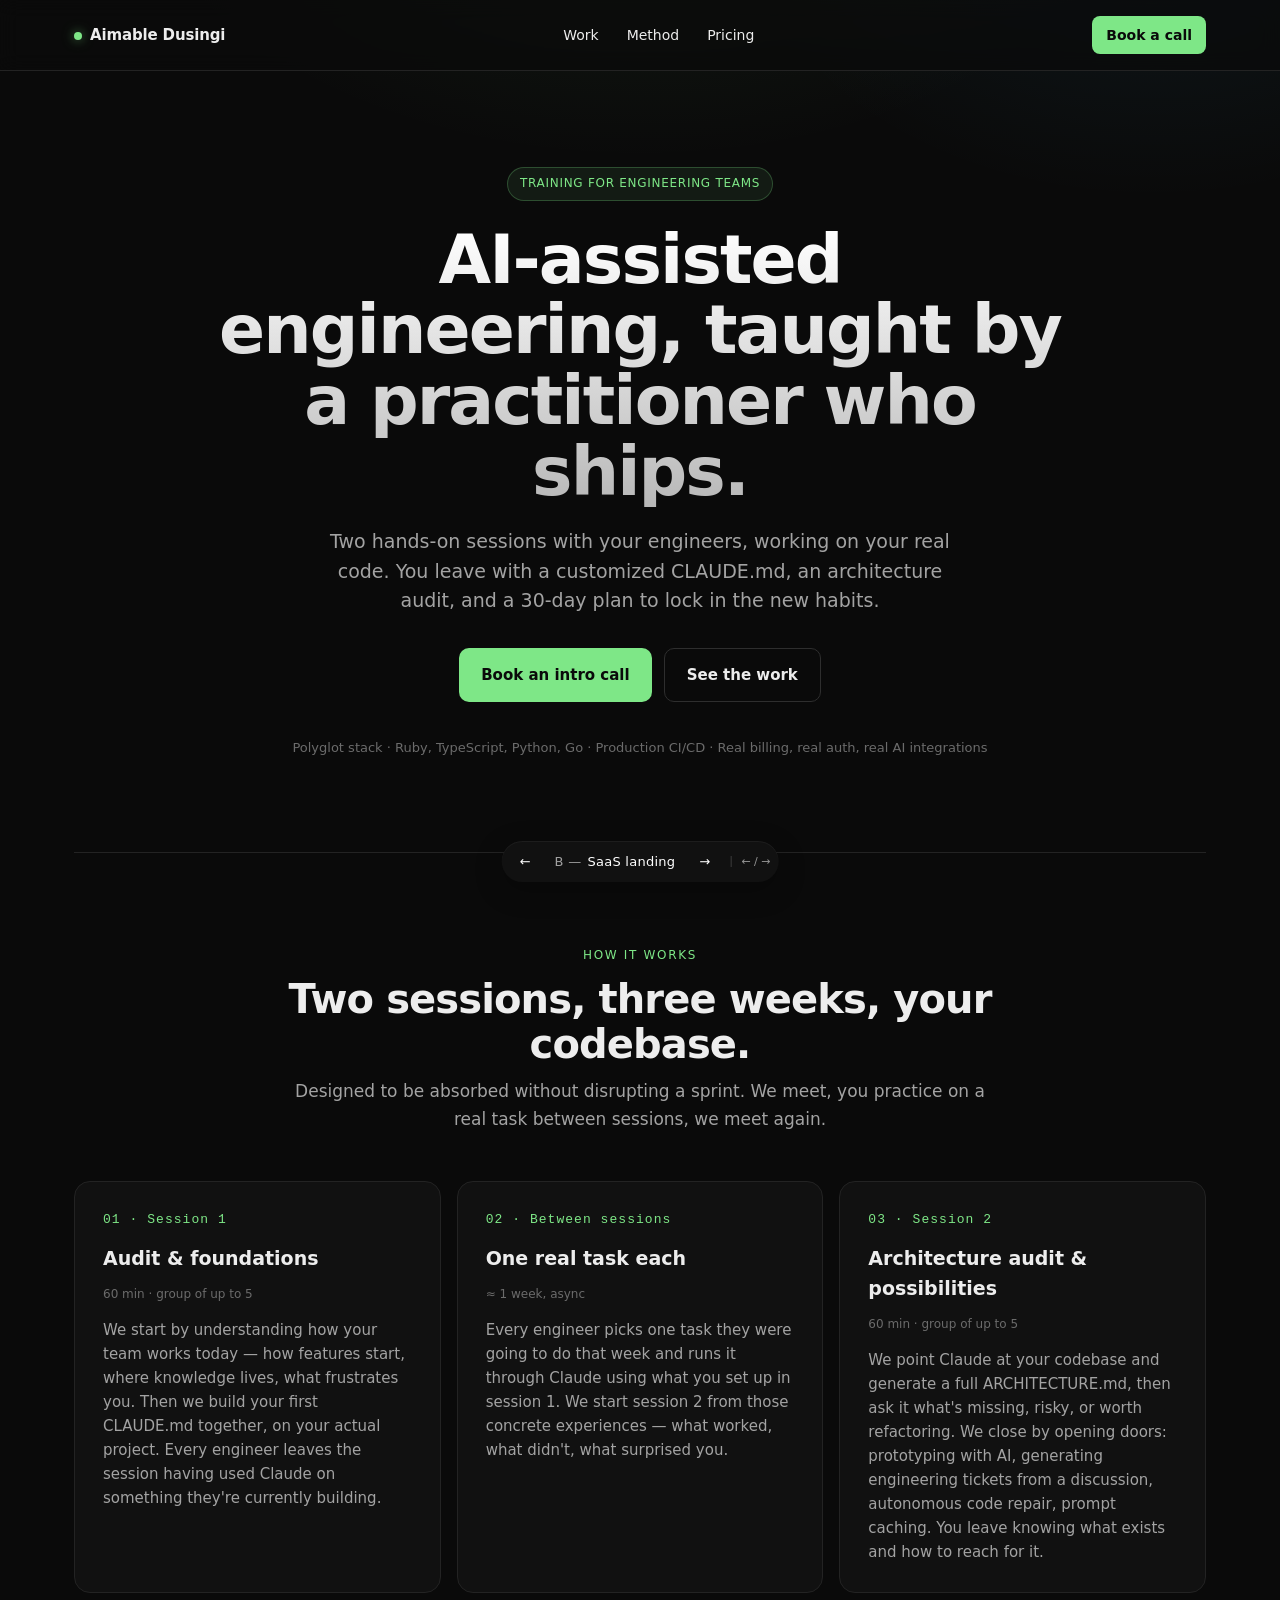
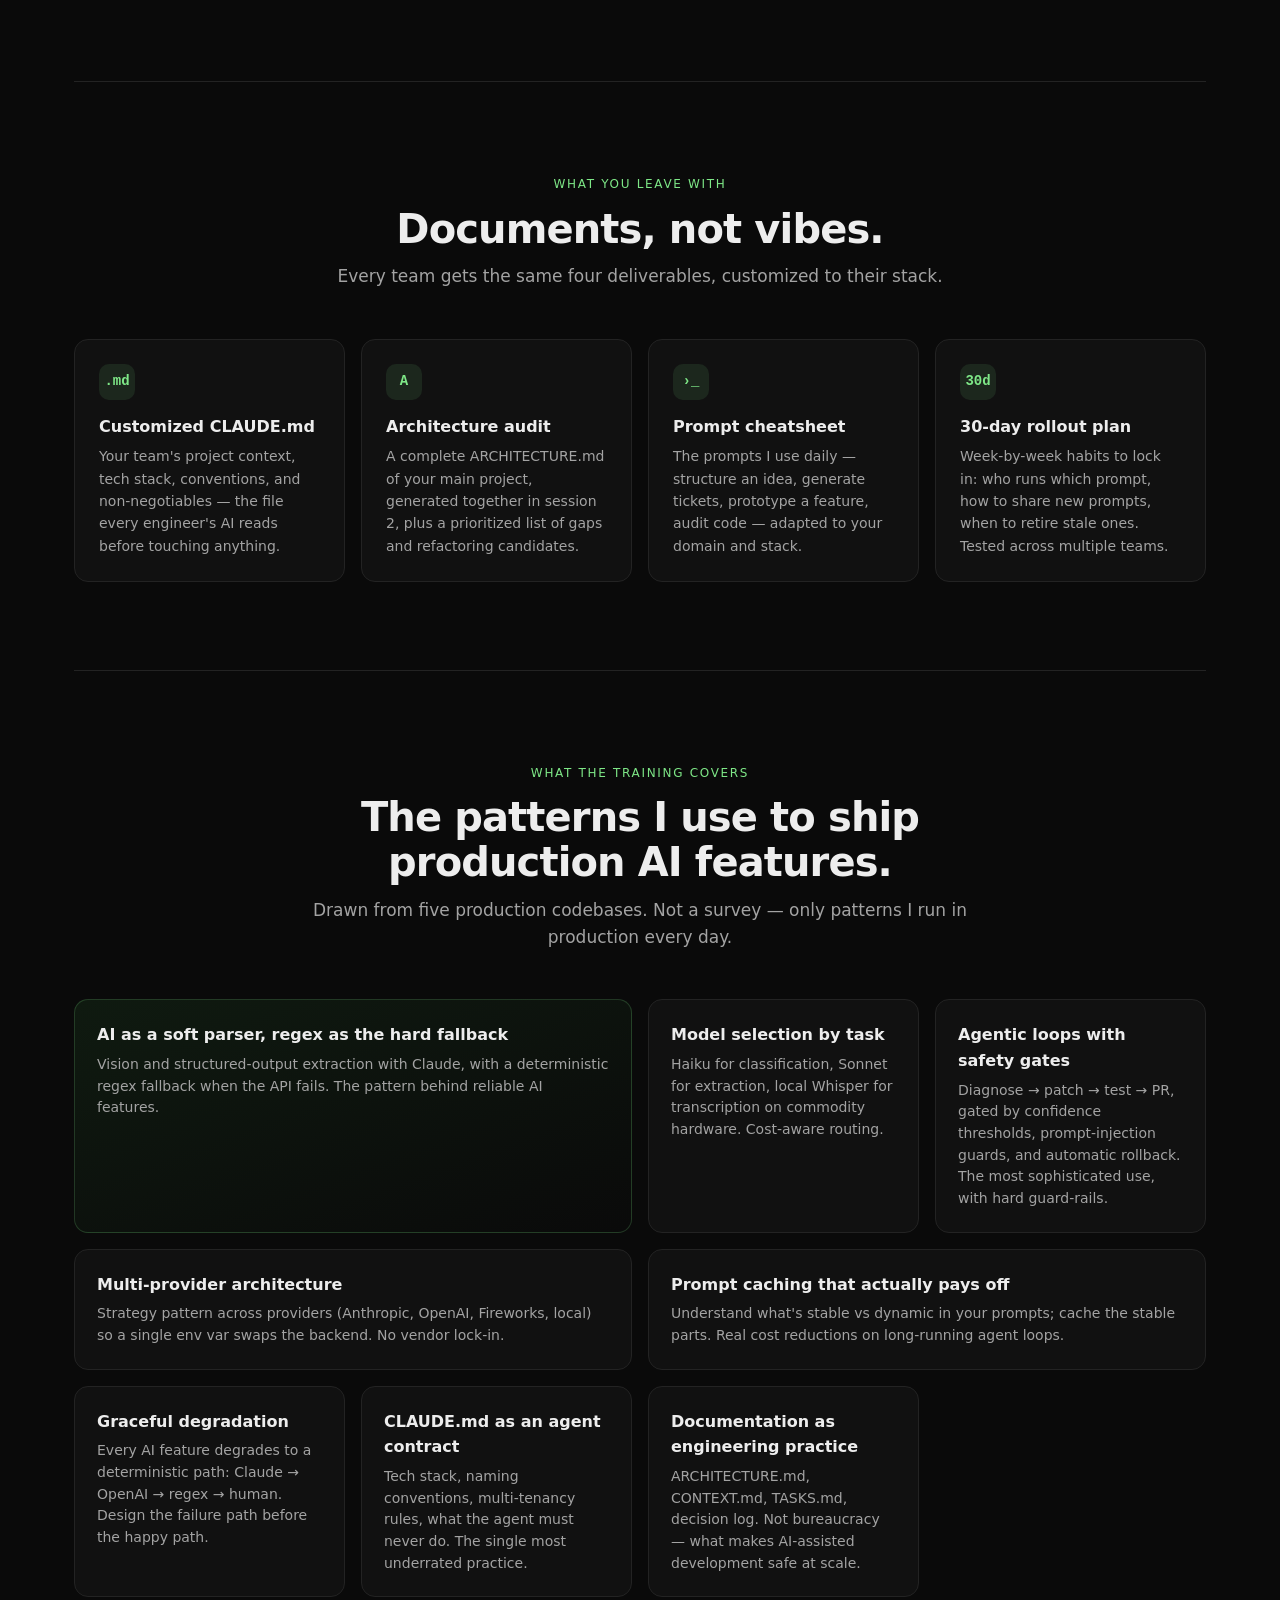
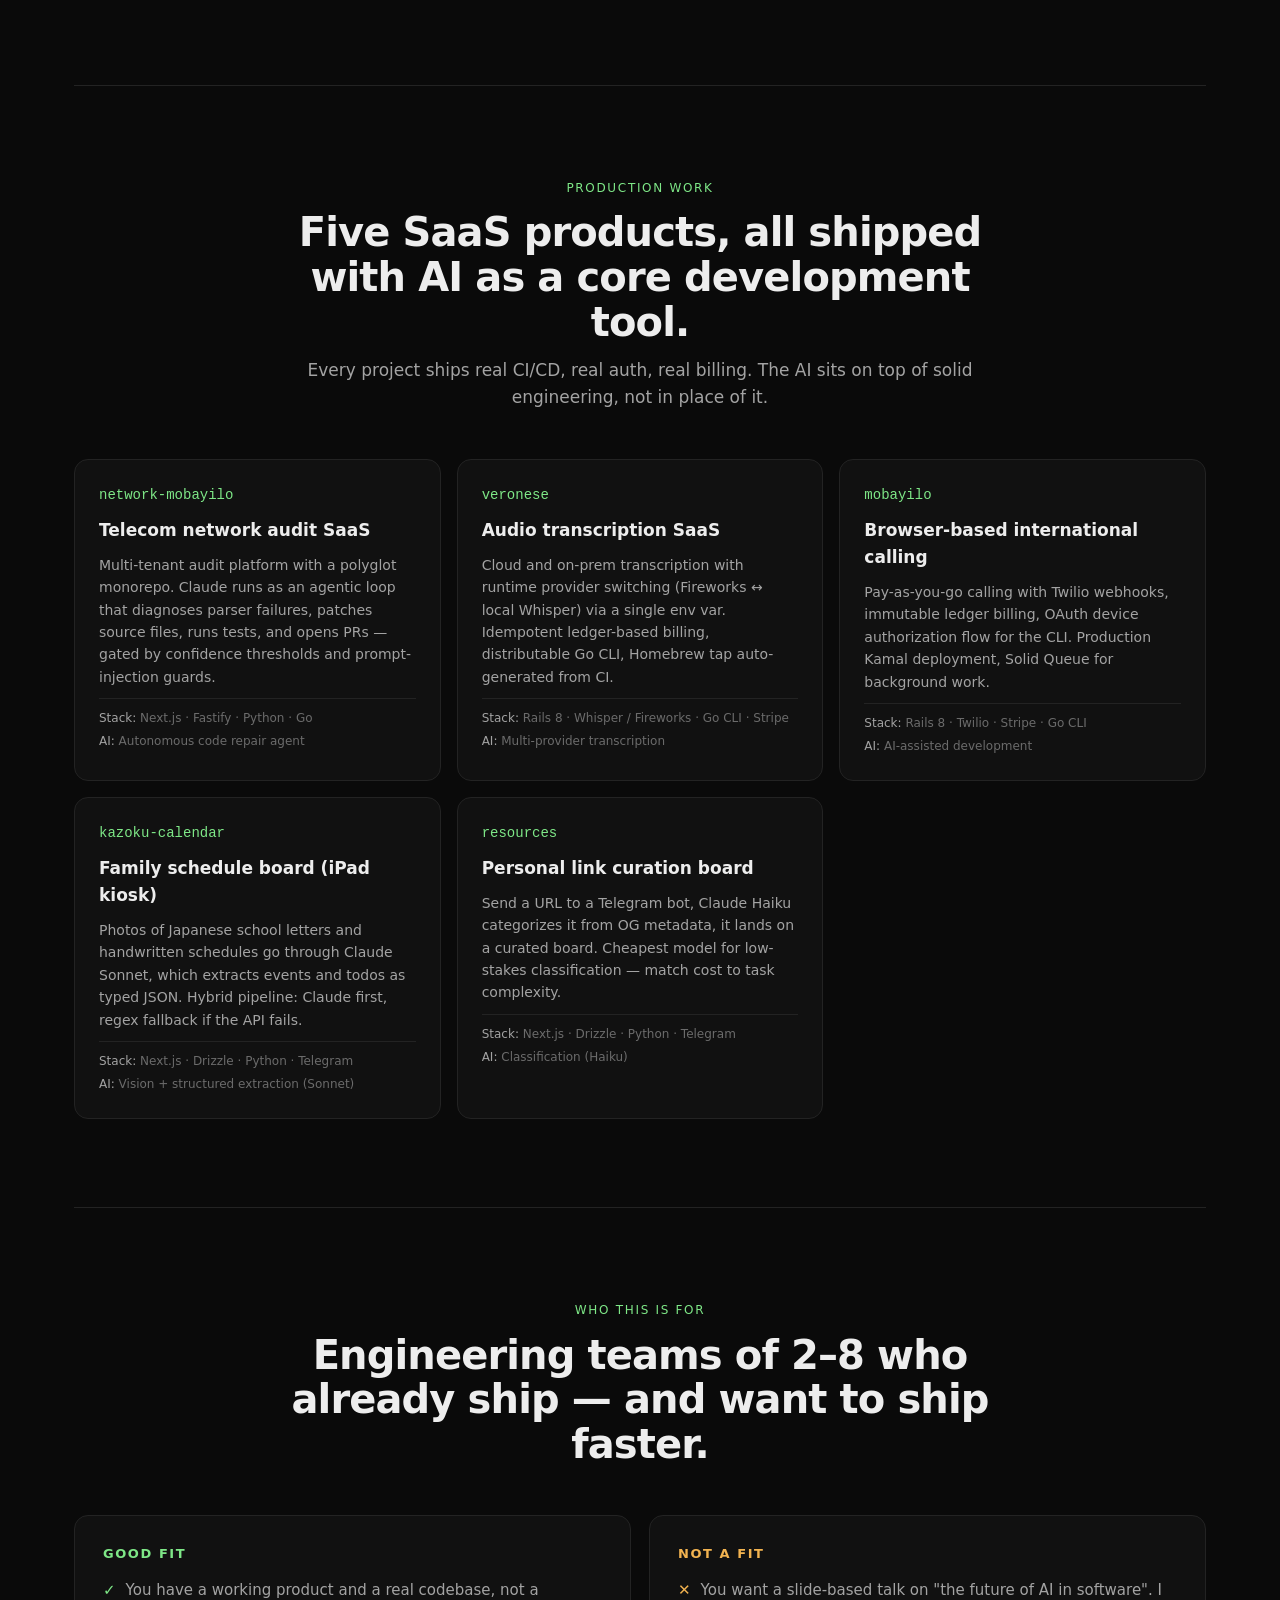
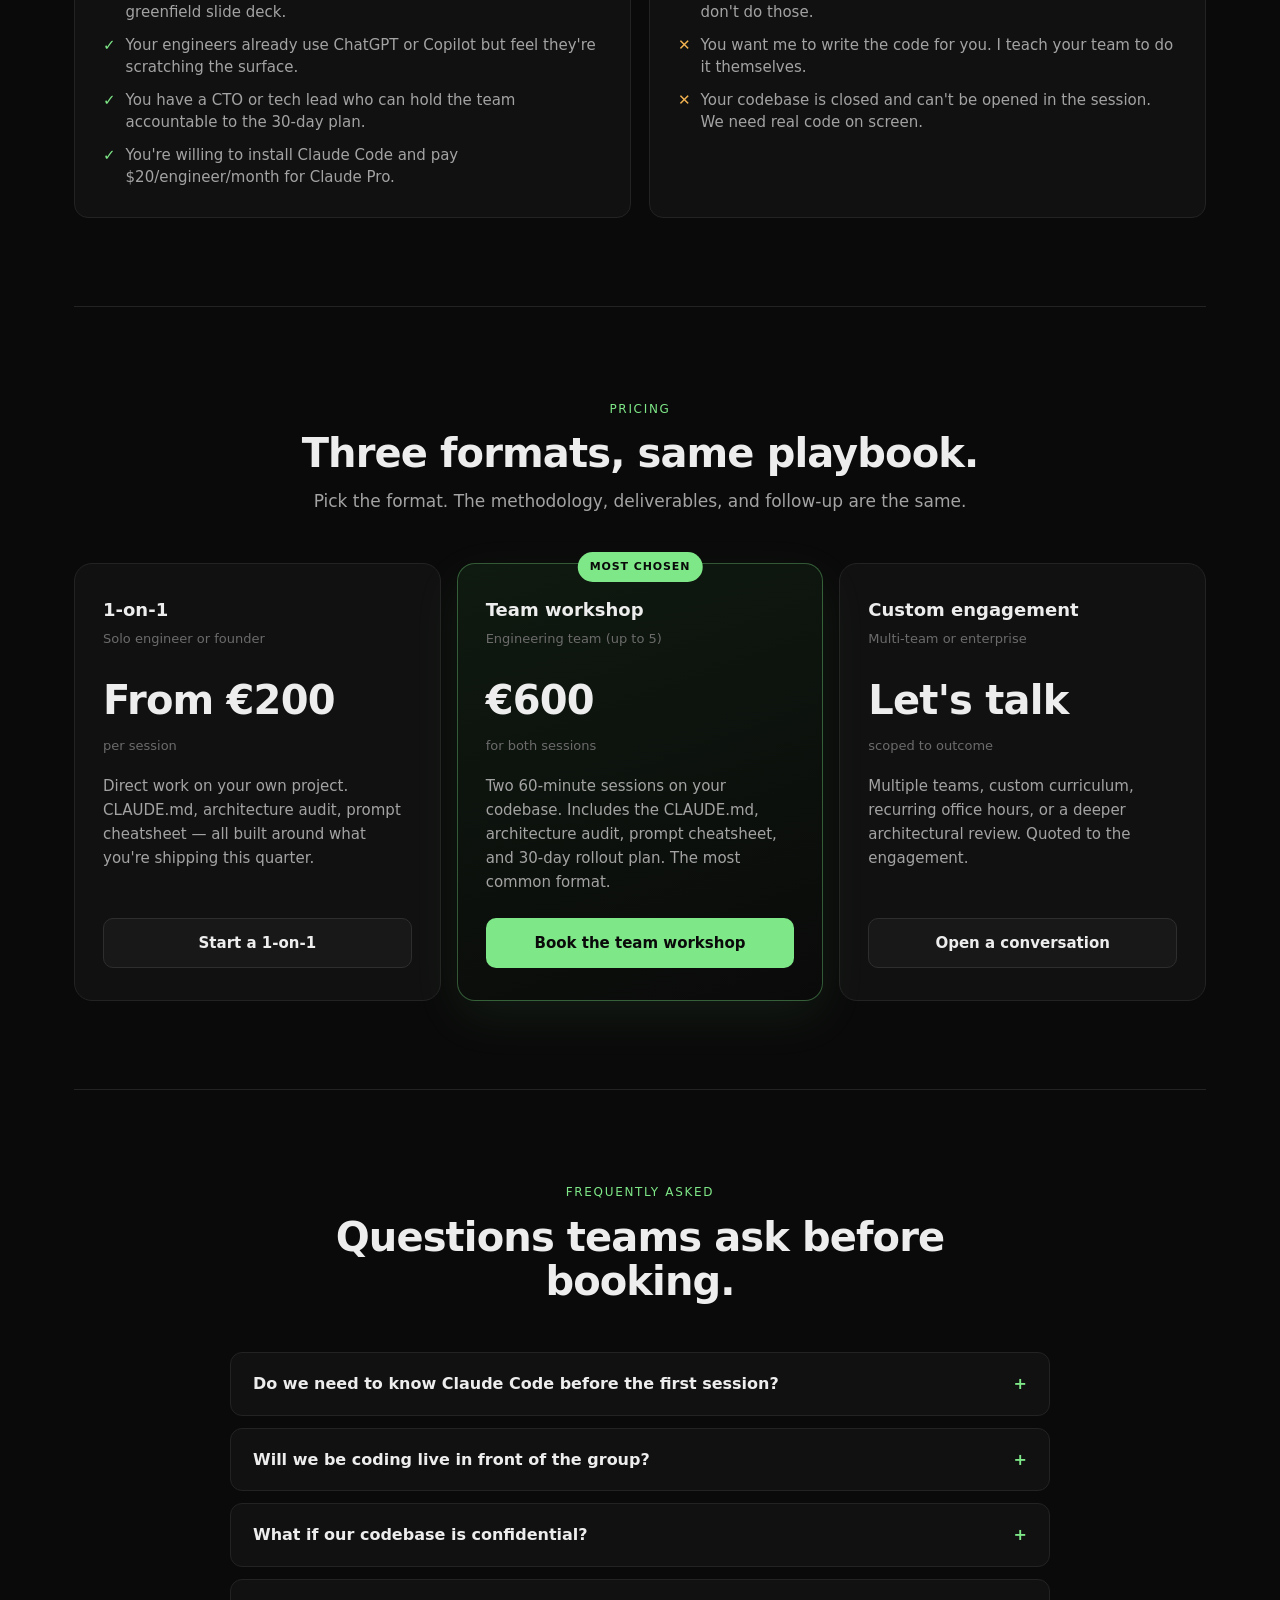
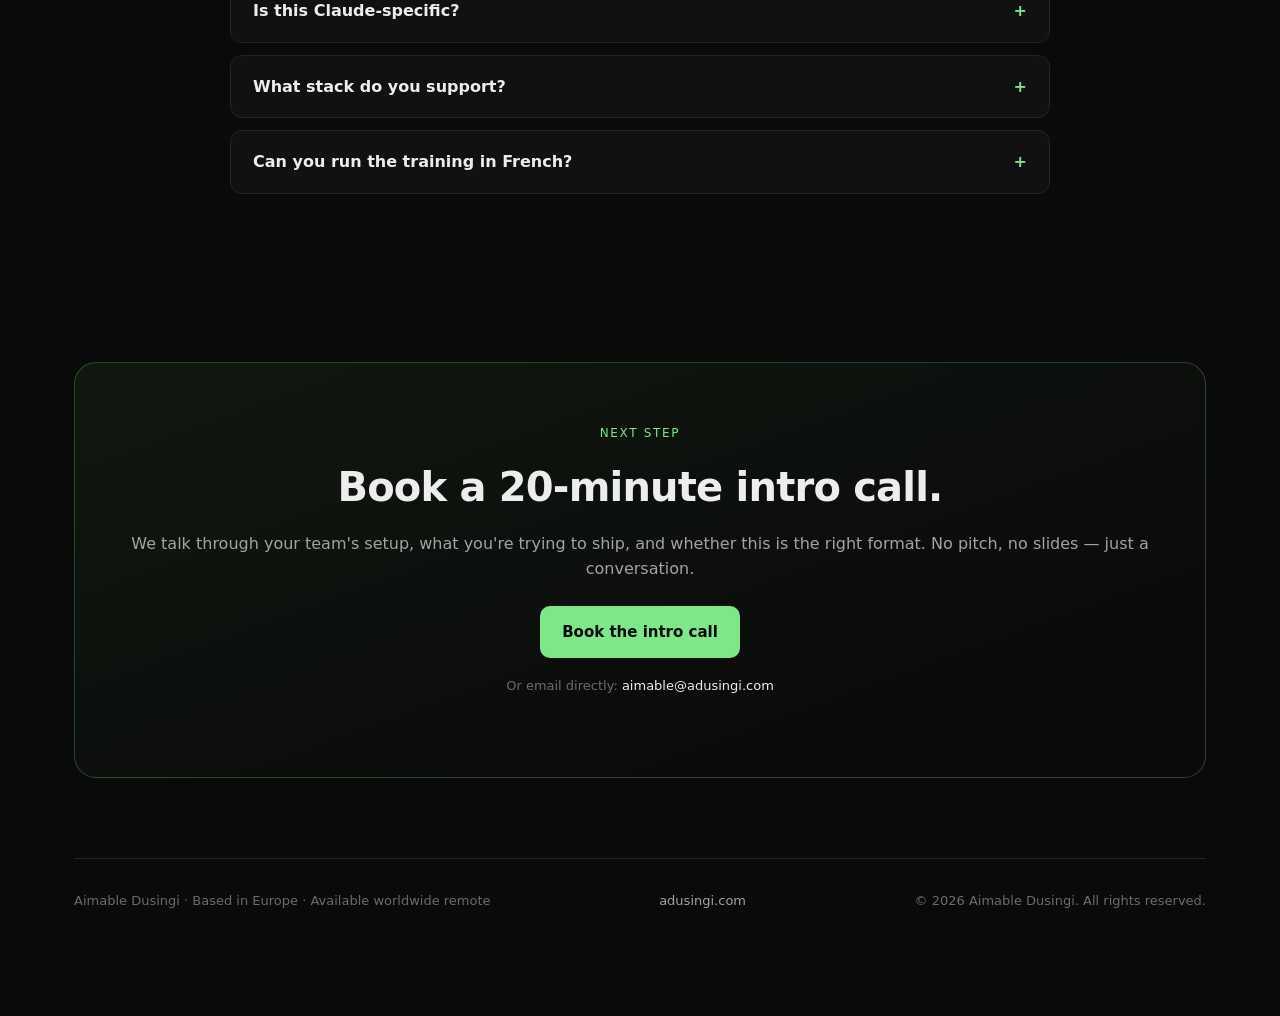
==== site/variant-b.html @ 19b0a0f2 "Prototype ai-coding.adusingi.com site with three variants Static, no-build landing page for the AI-A" ====
<!doctype html>
<html lang="en">
<head>
  <meta charset="utf-8">
  <meta name="viewport" content="width=device-width, initial-scale=1">
  <title data-i18n="meta.title">AI-Assisted Engineering — Training for Software Teams</title>
  <meta name="description" data-i18n-attr="content" data-i18n="meta.description" content="">
  <meta property="og:title" data-i18n-attr="content" data-i18n="meta.title" content="">
  <meta property="og:description" data-i18n-attr="content" data-i18n="meta.description" content="">
  <meta property="og:type" content="website">
  <meta property="og:url" content="https://ai-coding.adusingi.com/">
  <link rel="icon" href="data:image/svg+xml,<svg xmlns='http://www.w3.org/2000/svg' viewBox='0 0 100 100'><circle cx='50' cy='50' r='40' fill='%237ee787'/></svg>">
  <link rel="stylesheet" href="assets/shared.css">
  <link rel="stylesheet" href="assets/variant-b.css">
  <script src="i18n/en.js"></script>
  <script src="i18n/fr.js"></script>
  <script src="js/i18n.js"></script>
</head>
<body>
  <header class="v-b__header">
    <div class="v-b__header-inner">
      <a class="v-b__brand" href="/">
        <span class="v-b__brand-dot"></span><span data-i18n="nav.brand"></span>
      </a>
      <nav class="v-b__nav" aria-label="Primary">
        <a href="#work" data-i18n="nav.work"></a>
        <a href="#method" data-i18n="nav.method"></a>
        <a href="#pricing" data-i18n="nav.pricing"></a>
      </nav>
      <a class="v-b__cta-mini" href="#contact" data-i18n="nav.contact"></a>
    </div>
  </header>

  <main class="v-b">

    <section class="v-b__hero">
      <span class="v-b__eyebrow" data-i18n="hero.eyebrow"></span>
      <h1 class="v-b__title" data-i18n="hero.title_b"></h1>
      <p class="v-b__subtitle" data-i18n="hero.subtitle_b"></p>
      <div class="v-b__cta-row">
        <a class="v-b__cta" href="#contact" data-i18n="hero.cta_primary"></a>
        <a class="v-b__cta v-b__cta--ghost" href="#work" data-i18n="hero.cta_secondary"></a>
      </div>
      <p class="v-b__proof" data-i18n="hero.proof_line"></p>
    </section>

    <section class="v-b__section" id="method">
      <header class="v-b__section-head">
        <span class="v-b__section-label" data-i18n="method.section_label"></span>
        <h2 class="v-b__section-title" data-i18n="method.title"></h2>
        <p class="v-b__section-subtitle" data-i18n="method.subtitle"></p>
      </header>
      <div class="v-b__steps">
        <article class="v-b__step">
          <div class="v-b__step-num">01 · <span data-i18n="method.step_1_label"></span></div>
          <h3 class="v-b__step-title" data-i18n="method.step_1_title"></h3>
          <p class="v-b__step-duration" data-i18n="method.step_1_duration"></p>
          <p class="v-b__step-body" data-i18n="method.step_1_body"></p>
        </article>
        <article class="v-b__step">
          <div class="v-b__step-num">02 · <span data-i18n="method.step_2_label"></span></div>
          <h3 class="v-b__step-title" data-i18n="method.step_2_title"></h3>
          <p class="v-b__step-duration" data-i18n="method.step_2_duration"></p>
          <p class="v-b__step-body" data-i18n="method.step_2_body"></p>
        </article>
        <article class="v-b__step">
          <div class="v-b__step-num">03 · <span data-i18n="method.step_3_label"></span></div>
          <h3 class="v-b__step-title" data-i18n="method.step_3_title"></h3>
          <p class="v-b__step-duration" data-i18n="method.step_3_duration"></p>
          <p class="v-b__step-body" data-i18n="method.step_3_body"></p>
        </article>
      </div>
    </section>

    <section class="v-b__section" id="deliverables">
      <header class="v-b__section-head">
        <span class="v-b__section-label" data-i18n="deliverables.section_label"></span>
        <h2 class="v-b__section-title" data-i18n="deliverables.title"></h2>
        <p class="v-b__section-subtitle" data-i18n="deliverables.subtitle"></p>
      </header>
      <div class="v-b__deliv">
        <article class="v-b__deliv-card">
          <div class="v-b__deliv-icon">.md</div>
          <h3 class="v-b__deliv-title" data-i18n="deliverables.item_1_title"></h3>
          <p class="v-b__deliv-body" data-i18n="deliverables.item_1_body"></p>
        </article>
        <article class="v-b__deliv-card">
          <div class="v-b__deliv-icon">A</div>
          <h3 class="v-b__deliv-title" data-i18n="deliverables.item_2_title"></h3>
          <p class="v-b__deliv-body" data-i18n="deliverables.item_2_body"></p>
        </article>
        <article class="v-b__deliv-card">
          <div class="v-b__deliv-icon">›_</div>
          <h3 class="v-b__deliv-title" data-i18n="deliverables.item_3_title"></h3>
          <p class="v-b__deliv-body" data-i18n="deliverables.item_3_body"></p>
        </article>
        <article class="v-b__deliv-card">
          <div class="v-b__deliv-icon">30d</div>
          <h3 class="v-b__deliv-title" data-i18n="deliverables.item_4_title"></h3>
          <p class="v-b__deliv-body" data-i18n="deliverables.item_4_body"></p>
        </article>
      </div>
    </section>

    <section class="v-b__section" id="patterns">
      <header class="v-b__section-head">
        <span class="v-b__section-label" data-i18n="patterns.section_label"></span>
        <h2 class="v-b__section-title" data-i18n="patterns.title"></h2>
        <p class="v-b__section-subtitle" data-i18n="patterns.subtitle"></p>
      </header>
      <div class="v-b__bento">
        <article class="v-b__cell v-b__cell--accent">
          <h3 class="v-b__cell-title" data-i18n="patterns.p_1_title"></h3>
          <p class="v-b__cell-body"  data-i18n="patterns.p_1_body"></p>
        </article>
        <article class="v-b__cell">
          <h3 class="v-b__cell-title" data-i18n="patterns.p_2_title"></h3>
          <p class="v-b__cell-body"  data-i18n="patterns.p_2_body"></p>
        </article>
        <article class="v-b__cell">
          <h3 class="v-b__cell-title" data-i18n="patterns.p_3_title"></h3>
          <p class="v-b__cell-body"  data-i18n="patterns.p_3_body"></p>
        </article>
        <article class="v-b__cell v-b__cell--wide">
          <h3 class="v-b__cell-title" data-i18n="patterns.p_4_title"></h3>
          <p class="v-b__cell-body"  data-i18n="patterns.p_4_body"></p>
        </article>
        <article class="v-b__cell v-b__cell--wide">
          <h3 class="v-b__cell-title" data-i18n="patterns.p_5_title"></h3>
          <p class="v-b__cell-body"  data-i18n="patterns.p_5_body"></p>
        </article>
        <article class="v-b__cell">
          <h3 class="v-b__cell-title" data-i18n="patterns.p_6_title"></h3>
          <p class="v-b__cell-body"  data-i18n="patterns.p_6_body"></p>
        </article>
        <article class="v-b__cell">
          <h3 class="v-b__cell-title" data-i18n="patterns.p_7_title"></h3>
          <p class="v-b__cell-body"  data-i18n="patterns.p_7_body"></p>
        </article>
        <article class="v-b__cell">
          <h3 class="v-b__cell-title" data-i18n="patterns.p_8_title"></h3>
          <p class="v-b__cell-body"  data-i18n="patterns.p_8_body"></p>
        </article>
      </div>
    </section>

    <section class="v-b__section" id="work">
      <header class="v-b__section-head">
        <span class="v-b__section-label" data-i18n="projects.section_label"></span>
        <h2 class="v-b__section-title" data-i18n="projects.title"></h2>
        <p class="v-b__section-subtitle" data-i18n="projects.subtitle"></p>
      </header>
      <div class="v-b__projects" id="projects-list"></div>
    </section>

    <section class="v-b__section" id="fit">
      <header class="v-b__section-head">
        <span class="v-b__section-label" data-i18n="who.section_label"></span>
        <h2 class="v-b__section-title" data-i18n="who.title"></h2>
      </header>
      <div class="v-b__fit">
        <div class="v-b__fit-block">
          <h3 data-i18n="who.fit_title"></h3>
          <ul id="fit-list"></ul>
        </div>
        <div class="v-b__fit-block bad">
          <h3 data-i18n="who.notfit_title"></h3>
          <ul id="notfit-list"></ul>
        </div>
      </div>
    </section>

    <section class="v-b__section" id="pricing">
      <header class="v-b__section-head">
        <span class="v-b__section-label" data-i18n="pricing.section_label"></span>
        <h2 class="v-b__section-title" data-i18n="pricing.title"></h2>
        <p class="v-b__section-subtitle" data-i18n="pricing.subtitle"></p>
      </header>
      <div class="v-b__tiers">
        <article class="v-b__tier">
          <h3 class="v-b__tier-name" data-i18n="pricing.tier_1_name"></h3>
          <p class="v-b__tier-for"   data-i18n="pricing.tier_1_for"></p>
          <p class="v-b__tier-price" data-i18n="pricing.tier_1_price"></p>
          <p class="v-b__tier-unit"  data-i18n="pricing.tier_1_unit"></p>
          <p class="v-b__tier-body"  data-i18n="pricing.tier_1_body"></p>
          <a class="v-b__tier-cta" href="#contact" data-i18n="pricing.tier_1_cta"></a>
        </article>
        <article class="v-b__tier v-b__tier--feat">
          <span class="v-b__tier-badge" data-i18n="pricing.tier_2_badge"></span>
          <h3 class="v-b__tier-name" data-i18n="pricing.tier_2_name"></h3>
          <p class="v-b__tier-for"   data-i18n="pricing.tier_2_for"></p>
          <p class="v-b__tier-price" data-i18n="pricing.tier_2_price"></p>
          <p class="v-b__tier-unit"  data-i18n="pricing.tier_2_unit"></p>
          <p class="v-b__tier-body"  data-i18n="pricing.tier_2_body"></p>
          <a class="v-b__tier-cta" href="#contact" data-i18n="pricing.tier_2_cta"></a>
        </article>
        <article class="v-b__tier">
          <h3 class="v-b__tier-name" data-i18n="pricing.tier_3_name"></h3>
          <p class="v-b__tier-for"   data-i18n="pricing.tier_3_for"></p>
          <p class="v-b__tier-price" data-i18n="pricing.tier_3_price"></p>
          <p class="v-b__tier-unit"  data-i18n="pricing.tier_3_unit"></p>
          <p class="v-b__tier-body"  data-i18n="pricing.tier_3_body"></p>
          <a class="v-b__tier-cta" href="#contact" data-i18n="pricing.tier_3_cta"></a>
        </article>
      </div>
    </section>

    <section class="v-b__section" id="faq">
      <header class="v-b__section-head">
        <span class="v-b__section-label" data-i18n="faq.section_label"></span>
        <h2 class="v-b__section-title" data-i18n="faq.title"></h2>
      </header>
      <div class="v-b__faq" id="faq-list"></div>
    </section>

    <section class="v-b__close" id="contact">
      <span class="v-b__section-label" data-i18n="cta.section_label"></span>
      <h2 data-i18n="cta.title"></h2>
      <p data-i18n="cta.subtitle"></p>
      <a class="v-b__cta" id="contact-cta" href="" data-i18n="cta.button"></a>
      <p style="margin-top:18px; font-size:13px; color:var(--muted);">
        <span data-i18n="cta.email_label"></span>: <a id="contact-email" href=""></a>
      </p>
    </section>

    <footer class="v-b__footer">
      <span><span data-i18n="footer.author"></span> · <span data-i18n="footer.location"></span></span>
      <a id="footer-site" href=""></a>
      <span data-i18n="footer.rights"></span>
    </footer>

  </main>

  <script src="js/switcher.js"></script>
  <script>
    document.addEventListener("DOMContentLoaded", () => {
      const projects = window.tList("projects.list");
      document.getElementById("projects-list").innerHTML = projects.map((p) => `
        <article class="v-b__proj">
          <p class="v-b__proj-name">${p.name}</p>
          <h3 class="v-b__proj-tag">${p.tagline}</h3>
          <p class="v-b__proj-body">${p.body}</p>
          <div class="v-b__proj-meta">
            <span><strong>Stack:</strong> ${p.stack}</span>
            <span><strong>AI:</strong> ${p.ai_role}</span>
          </div>
        </article>
      `).join("");

      document.getElementById("fit-list").innerHTML =
        window.tList("who.fit_items").map((i) => `<li>${i}</li>`).join("");
      document.getElementById("notfit-list").innerHTML =
        window.tList("who.notfit_items").map((i) => `<li>${i}</li>`).join("");

      document.getElementById("faq-list").innerHTML =
        window.tList("faq.items").map(({ q, a }) => `
          <details><summary>${q}</summary><p>${a}</p></details>
        `).join("");

      const email = window.t("cta.email");
      const ctaBtn = document.getElementById("contact-cta");
      ctaBtn.href = "mailto:" + email + "?subject=" + encodeURIComponent("AI-Assisted Engineering — intro call");
      const emailLink = document.getElementById("contact-email");
      emailLink.href = "mailto:" + email;
      emailLink.textContent = email;

      const site = document.getElementById("footer-site");
      site.href = window.t("footer.site_url");
      site.textContent = window.t("footer.site_label");
    });
  </script>
</body>
</html>
---- site/assets/shared.css ----
/* Shared baseline only. Each variant owns its layout and theme. */
*, *::before, *::after { box-sizing: border-box; }
html, body { margin: 0; padding: 0; }
html { -webkit-text-size-adjust: 100%; text-size-adjust: 100%; }
body { min-height: 100vh; }
img, svg { display: block; max-width: 100%; height: auto; }
a { color: inherit; }
button, input, textarea, select { font: inherit; color: inherit; }
:focus-visible { outline: 2px solid currentColor; outline-offset: 2px; border-radius: 4px; }

/* Reserve room at the bottom so the prototype switcher never overlaps content. */
body { padding-bottom: 80px; }
---- site/assets/variant-b.css ----
/* Variant B — SaaS landing.
   Dark theme, dense grid, hero with gradient, bento patterns, tier cards. */

:root {
  --bg:        #0a0a0a;
  --bg-2:      #111111;
  --bg-3:      #181818;
  --line:      #232323;
  --line-2:    #2e2e2e;
  --text:      #ededed;
  --text-2:    #a3a3a3;
  --muted:     #6b6b6b;
  --accent:    #7ee787;
  --accent-2:  #4ec9ff;
  --warn:      #f2b350;
  --max:       1180px;
}

body {
  background: var(--bg);
  color: var(--text);
  font: 16px/1.6 "Inter", ui-sans-serif, system-ui, -apple-system, "Segoe UI", Roboto, sans-serif;
  -webkit-font-smoothing: antialiased;
  background-image:
    radial-gradient(900px 600px at 50% -200px, rgba(126,231,135,0.10), transparent 60%),
    radial-gradient(700px 500px at 90% -100px, rgba(78,201,255,0.08), transparent 60%);
  background-repeat: no-repeat;
}

a { color: var(--text); text-decoration: none; }
a:hover { color: var(--accent); }
.v-b { max-width: var(--max); margin: 0 auto; padding: 0 24px; }

/* Header */
.v-b__header {
  position: sticky; top: 0; z-index: 50;
  backdrop-filter: blur(10px);
  background: rgba(10,10,10,0.7);
  border-bottom: 1px solid var(--line);
}
.v-b__header-inner {
  max-width: var(--max); margin: 0 auto; padding: 16px 24px;
  display: flex; align-items: center; justify-content: space-between; gap: 24px;
}
.v-b__brand { font-weight: 600; letter-spacing: -0.01em; font-size: 15px; }
.v-b__brand-dot {
  display: inline-block; width: 8px; height: 8px; background: var(--accent);
  border-radius: 999px; margin-right: 8px; vertical-align: middle;
  box-shadow: 0 0 12px rgba(126,231,135,0.6);
}
.v-b__nav { display: flex; gap: 28px; font-size: 14px; color: var(--text-2); }
.v-b__nav a:hover { color: var(--text); }
.v-b__cta-mini {
  display: inline-flex; padding: 8px 14px; border-radius: 8px;
  background: var(--accent); color: #0a0a0a !important;
  font-weight: 600; font-size: 14px;
}
.v-b__cta-mini:hover { background: #b6f0bb; color: #0a0a0a !important; }

/* Hero */
.v-b__hero { padding: 96px 0 80px; text-align: center; max-width: 880px; margin: 0 auto; }
.v-b__eyebrow {
  display: inline-flex; align-items: center; gap: 8px;
  padding: 6px 12px; border-radius: 999px;
  background: rgba(126,231,135,0.08); border: 1px solid rgba(126,231,135,0.25);
  color: var(--accent); font-size: 12px; letter-spacing: 0.06em; text-transform: uppercase;
  font-weight: 500;
}
.v-b__title {
  font-size: clamp(38px, 6vw, 68px); line-height: 1.04;
  letter-spacing: -0.028em; font-weight: 700;
  margin: 24px 0 20px;
  background: linear-gradient(180deg, #fff 0%, #b8b8b8 100%);
  -webkit-background-clip: text; background-clip: text;
  -webkit-text-fill-color: transparent;
}
.v-b__subtitle {
  font-size: 19px; color: var(--text-2); line-height: 1.55;
  max-width: 660px; margin: 0 auto 32px;
}
.v-b__cta-row { display: flex; justify-content: center; gap: 12px; flex-wrap: wrap; }
.v-b__cta {
  display: inline-flex; align-items: center; gap: 8px;
  padding: 14px 22px; border-radius: 10px;
  background: var(--accent); color: #0a0a0a;
  font-weight: 600; font-size: 15px;
  transition: transform .15s ease, background .15s ease;
}
.v-b__cta:hover { background: #b6f0bb; transform: translateY(-1px); color: #0a0a0a; }
.v-b__cta--ghost {
  background: transparent; color: var(--text);
  border: 1px solid var(--line-2);
}
.v-b__cta--ghost:hover { background: var(--bg-2); border-color: var(--text-2); color: var(--text); }
.v-b__proof {
  margin-top: 36px; font-size: 13px; color: var(--muted);
}

/* Section header */
.v-b__section { padding: 88px 0; border-top: 1px solid var(--line); }
.v-b__section-head { max-width: 720px; margin: 0 auto 48px; text-align: center; }
.v-b__section-label {
  display: inline-block;
  font-size: 12px; letter-spacing: 0.14em; text-transform: uppercase;
  color: var(--accent); margin-bottom: 12px;
}
.v-b__section-title {
  font-size: clamp(28px, 4vw, 40px); line-height: 1.12;
  letter-spacing: -0.022em; font-weight: 700; margin: 0 0 12px;
}
.v-b__section-subtitle { color: var(--text-2); font-size: 17px; margin: 0; }

/* Method as 3-step horizontal */
.v-b__steps { display: grid; grid-template-columns: 1fr; gap: 16px; }
@media (min-width: 820px) { .v-b__steps { grid-template-columns: repeat(3, 1fr); } }
.v-b__step {
  padding: 28px;
  background: var(--bg-2);
  border: 1px solid var(--line);
  border-radius: 16px;
  position: relative;
}
.v-b__step-num {
  font-family: ui-monospace, SFMono-Regular, Menlo, monospace;
  color: var(--accent); font-size: 13px; letter-spacing: 0.08em;
  margin-bottom: 12px;
}
.v-b__step-title { font-size: 19px; font-weight: 600; margin: 0 0 6px; }
.v-b__step-duration { font-size: 12px; color: var(--muted); margin-bottom: 14px; }
.v-b__step-body { color: var(--text-2); font-size: 15px; margin: 0; }

/* Bento for patterns */
.v-b__bento {
  display: grid; gap: 16px;
  grid-template-columns: 1fr;
}
@media (min-width: 720px)  { .v-b__bento { grid-template-columns: repeat(2, 1fr); } }
@media (min-width: 1040px) { .v-b__bento { grid-template-columns: repeat(4, 1fr); } }
.v-b__cell {
  padding: 22px; border: 1px solid var(--line);
  border-radius: 14px; background: var(--bg-2);
}
.v-b__cell--wide   { grid-column: span 1; }
.v-b__cell--accent { background: linear-gradient(160deg, #0f1a10, #0a0a0a); border-color: rgba(126,231,135,0.20); }
@media (min-width: 1040px) {
  .v-b__cell--wide   { grid-column: span 2; }
  .v-b__cell--accent { grid-column: span 2; }
}
.v-b__cell-title { font-size: 16px; font-weight: 600; margin: 0 0 6px; }
.v-b__cell-body  { font-size: 14px; color: var(--text-2); margin: 0; line-height: 1.55; }

/* Deliverables: 4-up card grid */
.v-b__deliv { display: grid; gap: 16px; grid-template-columns: 1fr; }
@media (min-width: 640px)  { .v-b__deliv { grid-template-columns: repeat(2, 1fr); } }
@media (min-width: 1040px) { .v-b__deliv { grid-template-columns: repeat(4, 1fr); } }
.v-b__deliv-card {
  padding: 24px; background: var(--bg-2); border: 1px solid var(--line);
  border-radius: 14px;
}
.v-b__deliv-icon {
  width: 36px; height: 36px; display: flex; align-items: center; justify-content: center;
  border-radius: 10px; background: rgba(126,231,135,0.10); color: var(--accent);
  font-weight: 700; margin-bottom: 14px;
  font-family: ui-monospace, SFMono-Regular, monospace; font-size: 14px;
}
.v-b__deliv-title { font-size: 16px; font-weight: 600; margin: 0 0 6px; }
.v-b__deliv-body  { font-size: 14px; color: var(--text-2); margin: 0; }

/* Projects: card grid with metadata */
.v-b__projects { display: grid; gap: 16px; grid-template-columns: 1fr; }
@media (min-width: 720px)  { .v-b__projects { grid-template-columns: repeat(2, 1fr); } }
@media (min-width: 1040px) { .v-b__projects { grid-template-columns: repeat(3, 1fr); } }
.v-b__proj {
  padding: 24px; border: 1px solid var(--line); border-radius: 14px;
  background: var(--bg-2);
  display: flex; flex-direction: column; gap: 10px;
}
.v-b__proj-name {
  font-family: ui-monospace, SFMono-Regular, monospace;
  font-size: 14px; color: var(--accent); margin: 0;
}
.v-b__proj-tag { font-weight: 600; font-size: 17px; margin: 0; }
.v-b__proj-meta {
  font-size: 12px; color: var(--muted);
  border-top: 1px solid var(--line); padding-top: 10px;
  display: flex; flex-direction: column; gap: 4px;
}
.v-b__proj-meta strong { color: var(--text-2); font-weight: 500; }
.v-b__proj-body { font-size: 14px; color: var(--text-2); margin: 0; }

/* Who is for: two-column lists */
.v-b__fit { display: grid; gap: 18px; grid-template-columns: 1fr; }
@media (min-width: 720px) { .v-b__fit { grid-template-columns: repeat(2, 1fr); } }
.v-b__fit-block {
  padding: 28px; border: 1px solid var(--line); border-radius: 14px; background: var(--bg-2);
}
.v-b__fit-block h3 {
  font-size: 13px; letter-spacing: 0.12em; text-transform: uppercase;
  margin: 0 0 14px; color: var(--accent);
}
.v-b__fit-block.bad h3 { color: var(--warn); }
.v-b__fit-block ul { list-style: none; margin: 0; padding: 0; display: grid; gap: 10px; }
.v-b__fit-block li { display: flex; gap: 10px; color: var(--text-2); font-size: 15px; line-height: 1.5; }
.v-b__fit-block li::before { content: "✓"; color: var(--accent); flex: 0 0 auto; }
.v-b__fit-block.bad li::before { content: "✕"; color: var(--warn); }

/* Pricing tiers */
.v-b__tiers { display: grid; gap: 16px; grid-template-columns: 1fr; align-items: stretch; }
@media (min-width: 880px) { .v-b__tiers { grid-template-columns: repeat(3, 1fr); } }
.v-b__tier {
  display: flex; flex-direction: column;
  padding: 32px 28px;
  background: var(--bg-2); border: 1px solid var(--line); border-radius: 18px;
}
.v-b__tier--feat {
  background: linear-gradient(160deg, #0f1a10 0%, #0a0a0a 100%);
  border-color: rgba(126,231,135,0.35);
  box-shadow: 0 16px 48px rgba(126,231,135,0.08);
  position: relative;
}
.v-b__tier-badge {
  position: absolute; top: -12px; left: 50%; transform: translateX(-50%);
  background: var(--accent); color: #0a0a0a; font-size: 11px; font-weight: 700;
  letter-spacing: 0.08em; text-transform: uppercase;
  padding: 6px 12px; border-radius: 999px;
}
.v-b__tier-name { font-size: 18px; font-weight: 600; margin: 0; }
.v-b__tier-for  { font-size: 13px; color: var(--muted); margin: 4px 0 18px; }
.v-b__tier-price { font-size: 40px; font-weight: 700; letter-spacing: -0.02em; margin: 0; }
.v-b__tier-unit  { font-size: 13px; color: var(--muted); margin: 4px 0 18px; }
.v-b__tier-body  { color: var(--text-2); font-size: 15px; margin: 0 0 24px; flex: 1; }
.v-b__tier-cta {
  display: inline-block; text-align: center;
  padding: 12px 18px; border-radius: 10px;
  background: var(--bg-3); color: var(--text);
  border: 1px solid var(--line-2); font-weight: 600; font-size: 15px;
}
.v-b__tier-cta:hover { background: #222; color: var(--text); }
.v-b__tier--feat .v-b__tier-cta {
  background: var(--accent); color: #0a0a0a; border-color: transparent;
}
.v-b__tier--feat .v-b__tier-cta:hover { background: #b6f0bb; color: #0a0a0a; }

/* FAQ */
.v-b__faq { display: grid; gap: 12px; max-width: 820px; margin: 0 auto; }
.v-b__faq details {
  background: var(--bg-2); border: 1px solid var(--line); border-radius: 12px;
  padding: 18px 22px;
}
.v-b__faq summary {
  cursor: pointer; font-weight: 600; font-size: 16px;
  display: flex; justify-content: space-between; gap: 16px; list-style: none;
}
.v-b__faq summary::-webkit-details-marker { display: none; }
.v-b__faq summary::after { content: "+"; color: var(--accent); }
.v-b__faq details[open] summary::after { content: "−"; }
.v-b__faq p { color: var(--text-2); font-size: 15px; margin: 12px 0 0; }

/* Final CTA */
.v-b__close {
  margin: 80px 0;
  padding: 56px 32px;
  text-align: center;
  background: linear-gradient(160deg, #101810 0%, #0a0a0a 80%);
  border: 1px solid rgba(126,231,135,0.25);
  border-radius: 22px;
}
.v-b__close h2 { font-size: clamp(28px, 4vw, 40px); margin: 0 0 12px; letter-spacing: -0.02em; }
.v-b__close p  { color: var(--text-2); margin: 0 0 24px; }

/* Footer */
.v-b__footer {
  border-top: 1px solid var(--line);
  padding: 32px 0 24px;
  font-size: 13px; color: var(--muted);
  display: flex; flex-wrap: wrap; gap: 12px; justify-content: space-between;
}
.v-b__footer a { color: var(--text-2); }
.v-b__footer a:hover { color: var(--accent); }
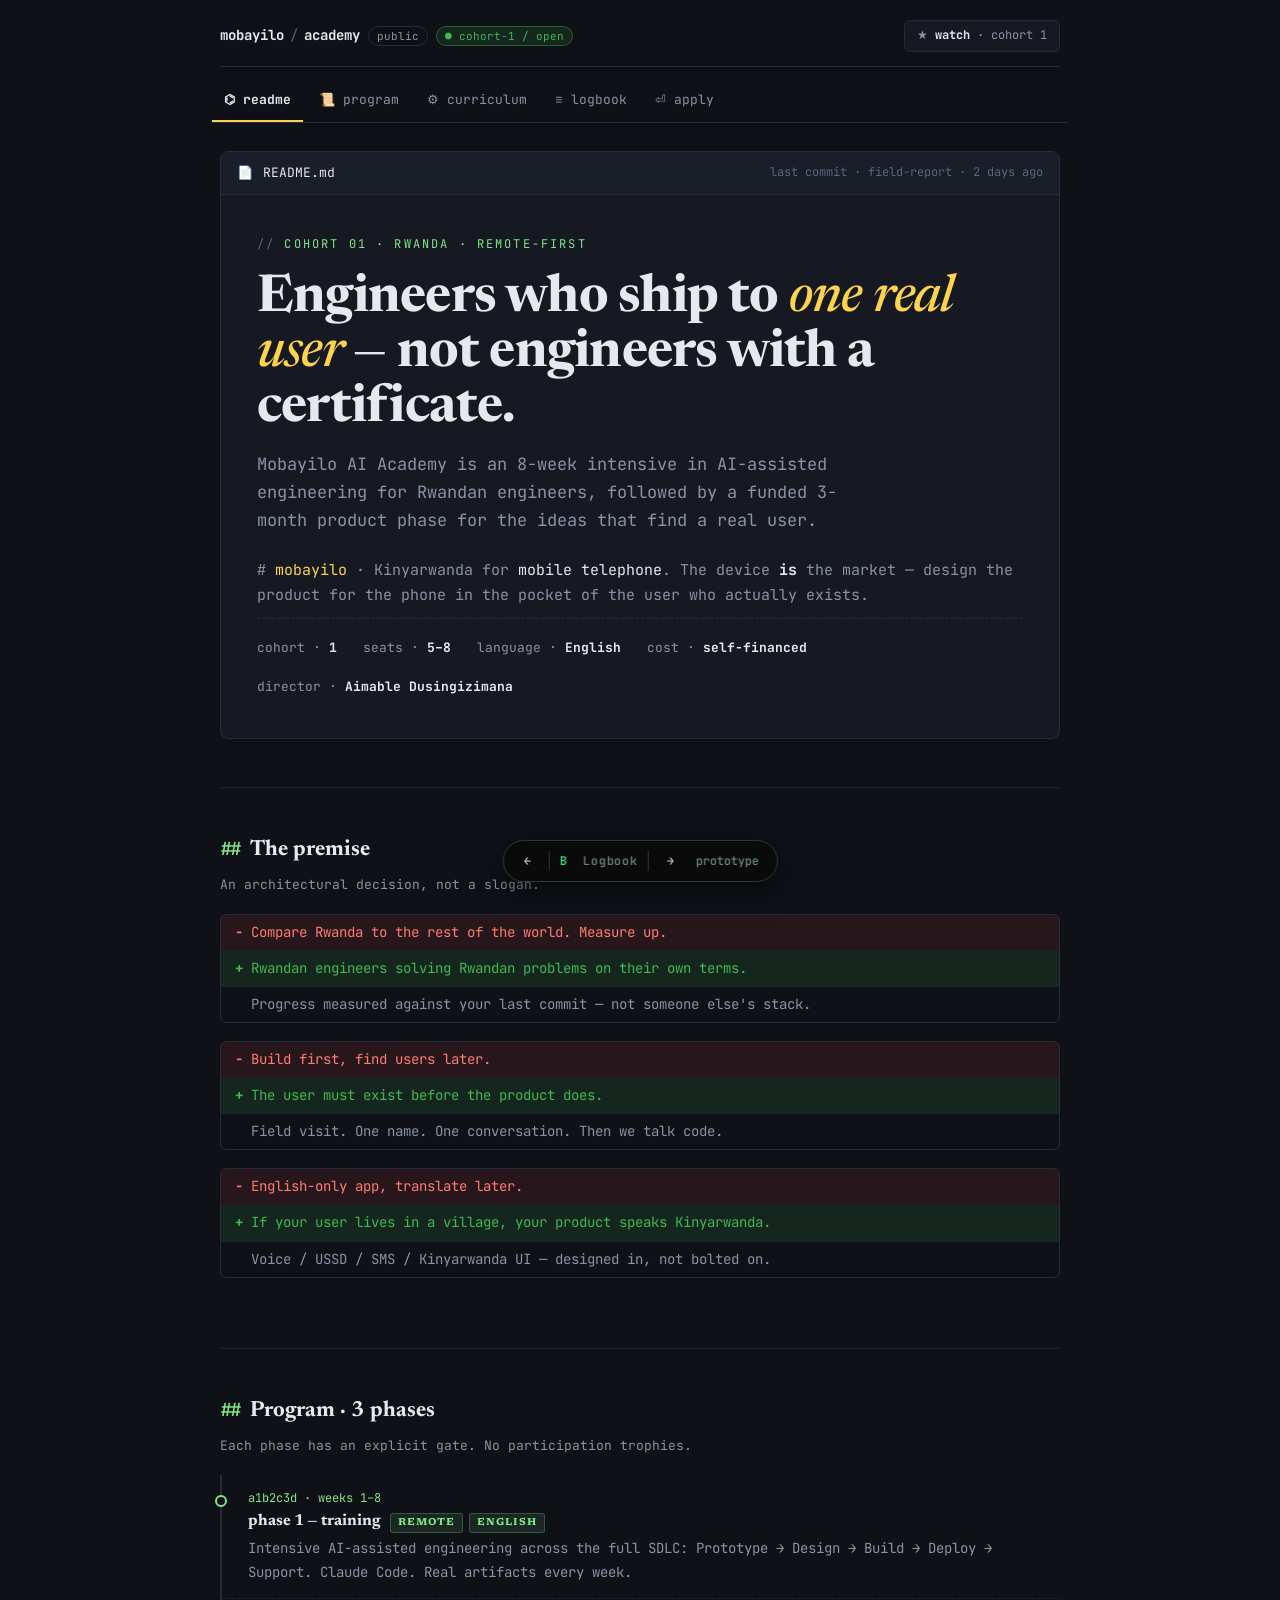
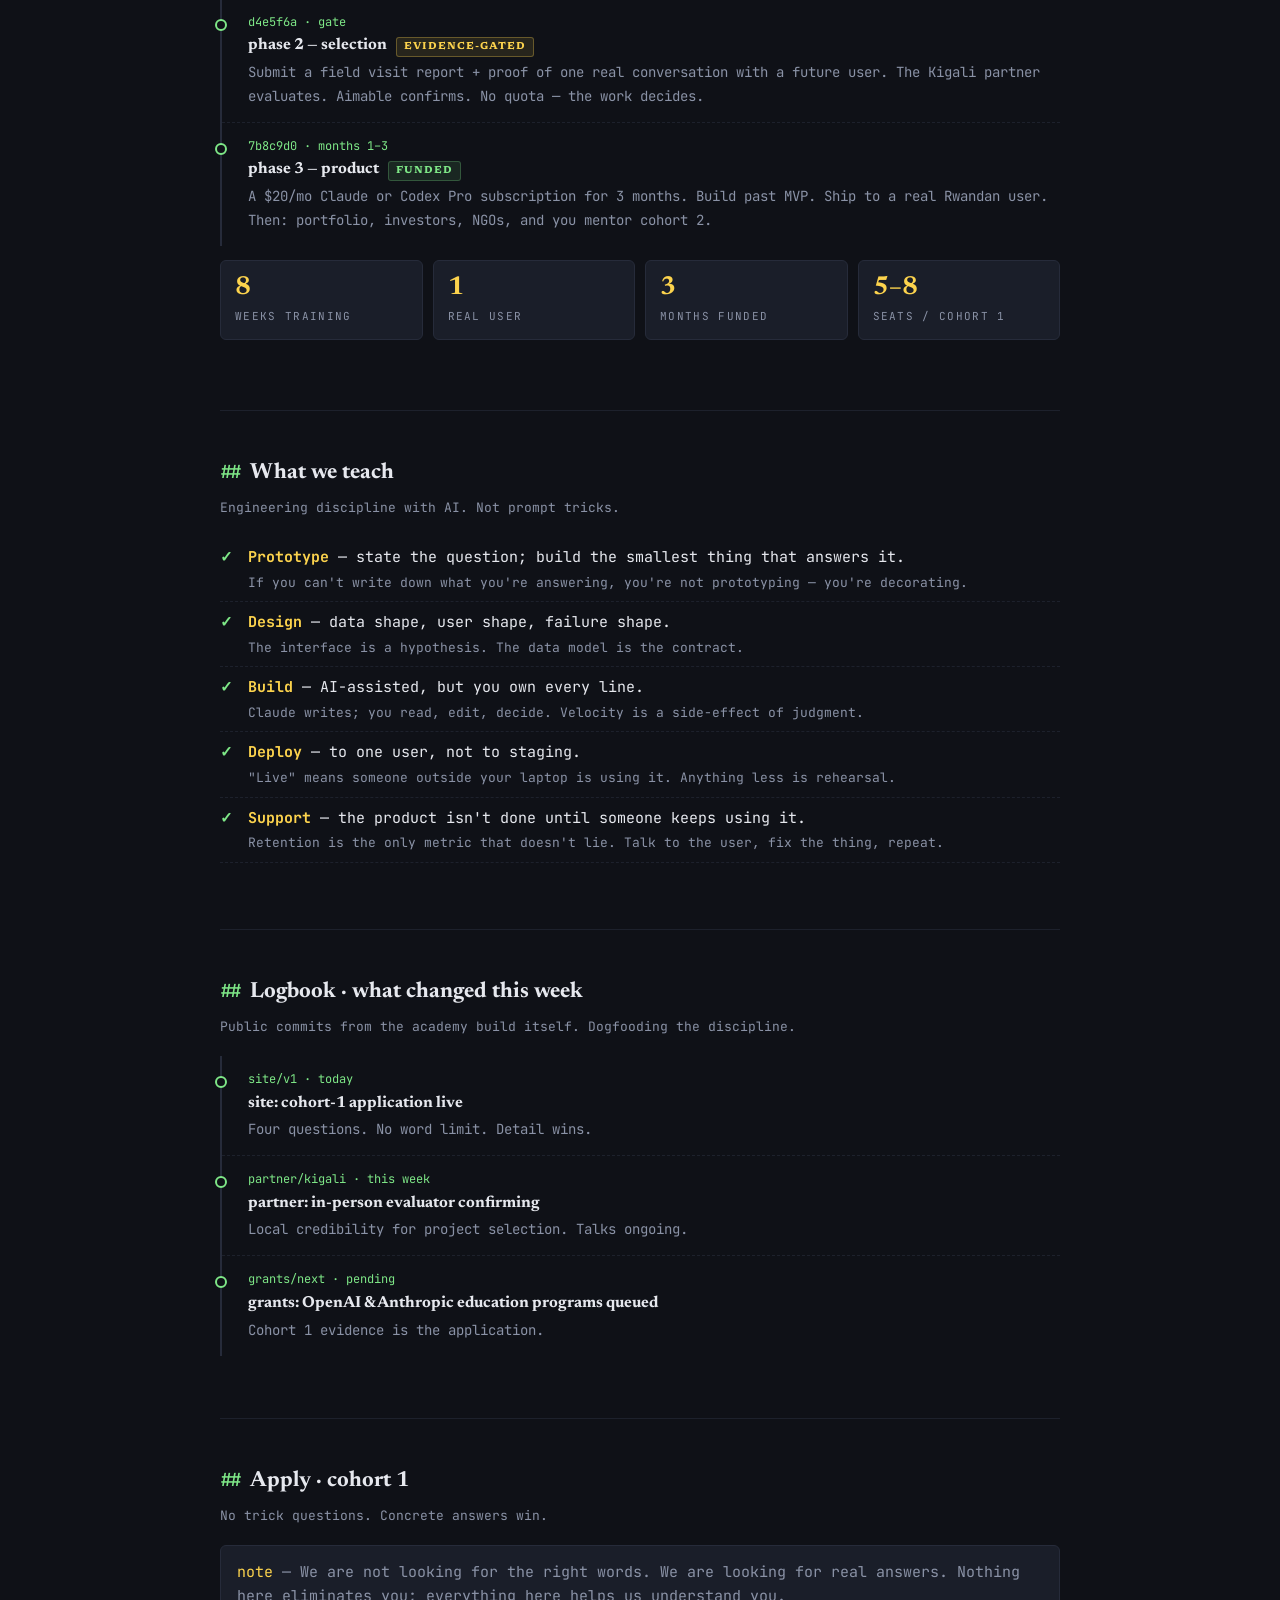
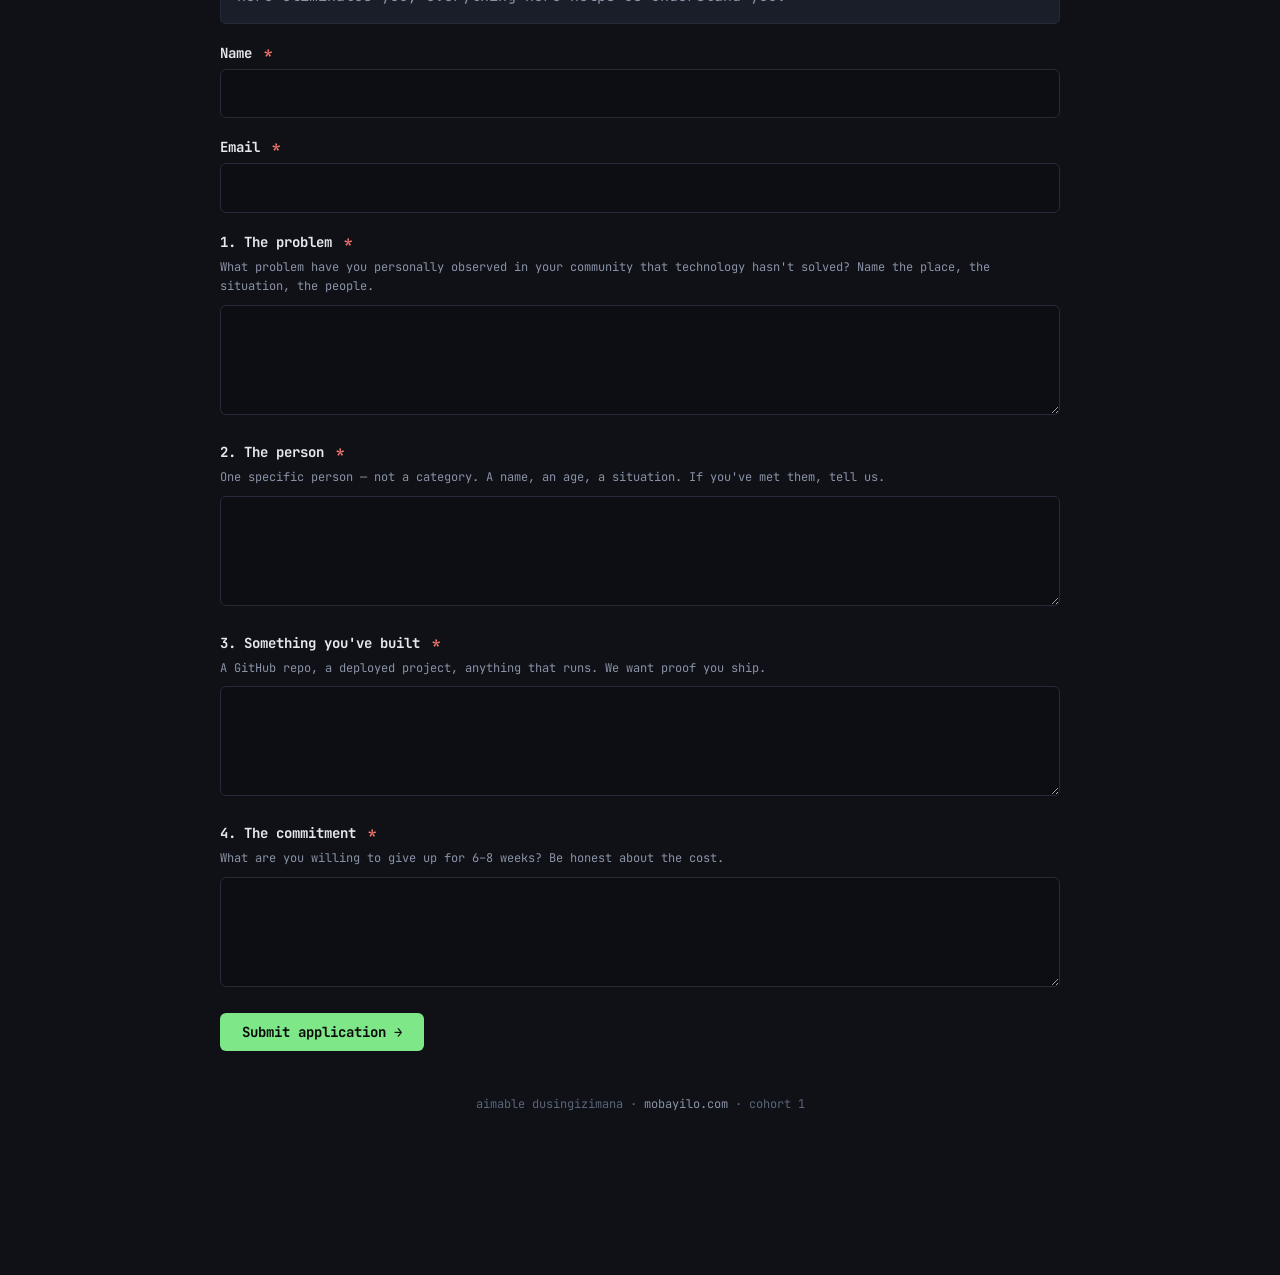
==== commit fb864801: "Rebuild academy site as 3 prototype variants (geek + builder) Replaces the single academy page in si" ====
--- a/site/variant-b.html
+++ b/site/variant-b.html
@@ -1,273 +1,329 @@
 <!doctype html>
 <html lang="en">
 <head>
-  <meta charset="utf-8">
-  <meta name="viewport" content="width=device-width, initial-scale=1">
-  <title data-i18n="meta.title">AI-Assisted Engineering — Training for Software Teams</title>
-  <meta name="description" data-i18n-attr="content" data-i18n="meta.description" content="">
-  <meta property="og:title" data-i18n-attr="content" data-i18n="meta.title" content="">
-  <meta property="og:description" data-i18n-attr="content" data-i18n="meta.description" content="">
-  <meta property="og:type" content="website">
-  <meta property="og:url" content="https://ai-coding.adusingi.com/">
-  <link rel="icon" href="data:image/svg+xml,<svg xmlns='http://www.w3.org/2000/svg' viewBox='0 0 100 100'><circle cx='50' cy='50' r='40' fill='%237ee787'/></svg>">
-  <link rel="stylesheet" href="assets/shared.css">
-  <link rel="stylesheet" href="assets/variant-b.css">
-  <script src="i18n/en.js"></script>
-  <script src="i18n/fr.js"></script>
-  <script src="js/i18n.js"></script>
+<meta charset="utf-8">
+<meta name="viewport" content="width=device-width,initial-scale=1">
+<title>mobayilo / academy — builder's logbook</title>
+<meta name="description" content="Mobayilo AI Academy. Intensive AI-assisted engineering for Rwandan engineers who ship.">
+<link rel="preconnect" href="https://fonts.googleapis.com">
+<link rel="preconnect" href="https://fonts.gstatic.com" crossorigin>
+<link href="https://fonts.googleapis.com/css2?family=JetBrains+Mono:wght@400;500;700&family=Newsreader:ital,wght@0,500;0,700;1,500&display=swap" rel="stylesheet">
+<style>
+  :root{
+    --bg:#0f1117; --panel:#161922; --line:#262b3a; --line-soft:#1d212c;
+    --fg:#e6e8ee; --dim:#8a92a6; --mute:#5b6479;
+    --accent:#7ee787;   /* github-ish green */
+    --add:#3fb950; --add-bg:rgba(63,185,80,.12);
+    --del:#ff7b72; --del-bg:rgba(248,81,73,.10);
+    --amber:#fcd34d;
+    --link:#79c0ff;
+  }
+  *,*::before,*::after{box-sizing:border-box;margin:0;padding:0}
+  html{scroll-behavior:smooth}
+  body{
+    background:var(--bg); color:var(--fg);
+    font: 400 15px/1.65 'JetBrains Mono', ui-monospace, Menlo, monospace;
+    min-height:100vh;
+  }
+  a{color:var(--link); text-decoration:none}
+  a:hover{text-decoration:underline; text-underline-offset:3px}
+  .container{max-width:880px; margin:0 auto; padding:0 20px 160px}
+
+  /* repo header */
+  .repo-head{
+    border-bottom:1px solid var(--line);
+    padding:20px 0 14px;
+    display:flex; align-items:center; gap:10px; flex-wrap:wrap;
+  }
+  .repo-head .breadcrumb{ color:var(--dim); font-size:14px }
+  .repo-head .breadcrumb b{ color:var(--fg); font-weight:700 }
+  .repo-head .breadcrumb .slash{ color:var(--mute); margin:0 6px }
+  .badge{ font-size:11px; padding:2px 8px; border-radius:999px; border:1px solid var(--line); color:var(--dim) }
+  .badge.live{ color:var(--add); border-color:rgba(63,185,80,.4); background:var(--add-bg) }
+  .star{ margin-left:auto; font-size:12px; color:var(--dim); border:1px solid var(--line); padding:5px 12px; border-radius:6px; background:var(--panel) }
+  .star b{ color:var(--fg) }
+
+  /* tabs */
+  .tabs{ display:flex; gap:4px; margin:12px -8px 0; padding:0 0 0 0; overflow-x:auto; border-bottom:1px solid var(--line) }
+  .tabs a{ color:var(--dim); padding:10px 12px; border-bottom:2px solid transparent; font-size:13px; white-space:nowrap }
+  .tabs a.active{ color:var(--fg); border-bottom-color:var(--amber); font-weight:700 }
+  .tabs a:hover{ text-decoration:none; color:var(--fg) }
+
+  /* readme card */
+  .card{
+    border:1px solid var(--line);
+    background:var(--panel);
+    border-radius:8px;
+    margin-top:28px;
+    overflow:hidden;
+  }
+  .card-head{
+    padding:10px 16px; border-bottom:1px solid var(--line);
+    background:#1a1e29; color:var(--dim); font-size:13px;
+    display:flex; align-items:center; gap:10px;
+  }
+  .card-head .file{ color:var(--fg) }
+  .card-head .right{ margin-left:auto; color:var(--mute); font-size:12px }
+  .card-body{ padding:28px 22px }
+  @media(min-width:720px){ .card-body{ padding:40px 36px } }
+
+  /* hero */
+  .eyebrow{ color:var(--accent); font-size:12px; letter-spacing:.18em; text-transform:uppercase; margin-bottom:18px }
+  .eyebrow::before{ content:"// "; color:var(--mute) }
+  h1{
+    font: 700 clamp(34px,5.5vw,52px)/1.05 'Newsreader', Georgia, serif;
+    color:var(--fg); letter-spacing:-.015em; margin-bottom:14px;
+  }
+  h1 em{ font-style:italic; color:var(--amber); font-weight:500 }
+  .lede{ font-size:17px; color:var(--dim); max-width:60ch; margin-bottom:24px }
+
+  .meta-row{ display:flex; flex-wrap:wrap; gap:18px 26px; color:var(--dim); font-size:13px; margin-top:10px; border-top:1px dashed var(--line); padding-top:18px }
+  .meta-row span b{ color:var(--fg); font-weight:700 }
+
+  /* section */
+  section{ padding:48px 0 8px; border-top:1px solid var(--line-soft); margin-top:48px }
+  h2{ font: 700 22px/1.3 'Newsreader', Georgia, serif; color:var(--fg); margin:0 0 6px }
+  h2 .hash{ color:var(--accent); margin-right:8px; font-family:'JetBrains Mono', monospace; font-size:18px }
+  .sub{ color:var(--dim); font-size:13px; margin-bottom:18px }
+  p{ margin:10px 0; color:var(--fg) }
+  p.dim{ color:var(--dim) }
+
+  /* diff block — mission */
+  .diff{ border:1px solid var(--line); border-radius:6px; overflow:hidden; margin:14px 0; font-size:14px }
+  .diff .row{ padding:6px 14px; white-space:pre-wrap; border-bottom:1px solid var(--line-soft) }
+  .diff .row:last-child{ border-bottom:0 }
+  .diff .del{ background:var(--del-bg); color:var(--del) }
+  .diff .del::before{ content:"− "; color:var(--del); font-weight:700 }
+  .diff .add{ background:var(--add-bg); color:var(--add) }
+  .diff .add::before{ content:"+ "; color:var(--add); font-weight:700 }
+  .diff .ctx{ color:var(--dim) }
+  .diff .ctx::before{ content:"  "; }
+
+  /* commit-log timeline */
+  .commits{ margin:14px 0 6px; border-left:2px solid var(--line); padding-left:0 }
+  .commit{ position:relative; padding:14px 0 14px 26px; border-bottom:1px dashed var(--line-soft) }
+  .commit:last-child{ border-bottom:0 }
+  .commit::before{
+    content:""; position:absolute; left:-7px; top:20px;
+    width:12px; height:12px; border-radius:50%;
+    background:var(--bg); border:2px solid var(--accent);
+  }
+  .commit .sha{ color:var(--accent); font-size:12px }
+  .commit .title{ font: 700 16px/1.4 'Newsreader', serif; color:var(--fg); margin:2px 0 4px }
+  .commit .body{ color:var(--dim); font-size:14px }
+  .commit .tag{ display:inline-block; font-size:10px; padding:2px 7px; border-radius:3px; background:rgba(126,231,135,.1); color:var(--accent); border:1px solid rgba(126,231,135,.25); margin-left:6px; letter-spacing:.1em; text-transform:uppercase }
+
+  /* checklist for curriculum */
+  ul.check{ list-style:none; margin:10px 0; padding:0 }
+  ul.check li{ padding:8px 0 8px 28px; position:relative; color:var(--fg); border-bottom:1px dashed var(--line-soft) }
+  ul.check li::before{
+    content:"✓"; position:absolute; left:0; top:8px;
+    color:var(--accent); font-weight:700;
+  }
+  ul.check li b{ color:var(--amber); font-weight:700 }
+  ul.check li span{ color:var(--dim); display:block; font-size:13px; margin-top:2px }
+
+  /* stat tiles */
+  .stats{ display:grid; grid-template-columns:1fr 1fr; gap:10px; margin:14px 0 }
+  @media(min-width:600px){ .stats{ grid-template-columns:repeat(4,1fr) } }
+  .stat{ background:#1a1e29; border:1px solid var(--line); border-radius:6px; padding:14px }
+  .stat b{ display:block; font: 700 26px/1 'Newsreader', serif; color:var(--amber) }
+  .stat span{ color:var(--dim); font-size:11px; letter-spacing:.12em; text-transform:uppercase; display:block; margin-top:6px }
+
+  /* form */
+  form{ display:grid; gap:18px; margin-top:18px }
+  .field label{ color:var(--fg); font-weight:700; font-size:14px; display:block; margin-bottom:4px }
+  .field label .req{ color:var(--del); margin-left:4px }
+  .field .hint{ color:var(--dim); font-size:12px; margin-bottom:8px }
+  .field input, .field textarea{
+    width:100%; background:#0c0e14; color:var(--fg);
+    border:1px solid var(--line); border-radius:6px;
+    padding:12px 14px; font:inherit; font-size:14px; outline:none; resize:vertical;
+  }
+  .field input:focus, .field textarea:focus{ border-color:var(--accent); box-shadow:0 0 0 3px rgba(126,231,135,.15) }
+  textarea{ min-height:110px }
+  .submit{
+    background:var(--accent); color:#0a0a0a; border:0; padding:12px 22px;
+    border-radius:6px; font:700 14px/1 'JetBrains Mono', monospace; cursor:pointer;
+    width:fit-content;
+  }
+  .submit:hover{ filter:brightness(1.08) }
+  .submit::after{ content:" →" }
+
+  footer{ color:var(--mute); font-size:12px; padding:36px 0 0; text-align:center }
+  footer a{ color:var(--dim) }
+</style>
 </head>
 <body>
-  <header class="v-b__header">
-    <div class="v-b__header-inner">
-      <a class="v-b__brand" href="/">
-        <span class="v-b__brand-dot"></span><span data-i18n="nav.brand"></span>
-      </a>
-      <nav class="v-b__nav" aria-label="Primary">
-        <a href="#work" data-i18n="nav.work"></a>
-        <a href="#method" data-i18n="nav.method"></a>
-        <a href="#pricing" data-i18n="nav.pricing"></a>
-      </nav>
-      <a class="v-b__cta-mini" href="#contact" data-i18n="nav.contact"></a>
-    </div>
-  </header>
-
-  <main class="v-b">
-
-    <section class="v-b__hero">
-      <span class="v-b__eyebrow" data-i18n="hero.eyebrow"></span>
-      <h1 class="v-b__title" data-i18n="hero.title_b"></h1>
-      <p class="v-b__subtitle" data-i18n="hero.subtitle_b"></p>
-      <div class="v-b__cta-row">
-        <a class="v-b__cta" href="#contact" data-i18n="hero.cta_primary"></a>
-        <a class="v-b__cta v-b__cta--ghost" href="#work" data-i18n="hero.cta_secondary"></a>
-      </div>
-      <p class="v-b__proof" data-i18n="hero.proof_line"></p>
-    </section>
-
-    <section class="v-b__section" id="method">
-      <header class="v-b__section-head">
-        <span class="v-b__section-label" data-i18n="method.section_label"></span>
-        <h2 class="v-b__section-title" data-i18n="method.title"></h2>
-        <p class="v-b__section-subtitle" data-i18n="method.subtitle"></p>
-      </header>
-      <div class="v-b__steps">
-        <article class="v-b__step">
-          <div class="v-b__step-num">01 · <span data-i18n="method.step_1_label"></span></div>
-          <h3 class="v-b__step-title" data-i18n="method.step_1_title"></h3>
-          <p class="v-b__step-duration" data-i18n="method.step_1_duration"></p>
-          <p class="v-b__step-body" data-i18n="method.step_1_body"></p>
-        </article>
-        <article class="v-b__step">
-          <div class="v-b__step-num">02 · <span data-i18n="method.step_2_label"></span></div>
-          <h3 class="v-b__step-title" data-i18n="method.step_2_title"></h3>
-          <p class="v-b__step-duration" data-i18n="method.step_2_duration"></p>
-          <p class="v-b__step-body" data-i18n="method.step_2_body"></p>
-        </article>
-        <article class="v-b__step">
-          <div class="v-b__step-num">03 · <span data-i18n="method.step_3_label"></span></div>
-          <h3 class="v-b__step-title" data-i18n="method.step_3_title"></h3>
-          <p class="v-b__step-duration" data-i18n="method.step_3_duration"></p>
-          <p class="v-b__step-body" data-i18n="method.step_3_body"></p>
-        </article>
-      </div>
-    </section>
-
-    <section class="v-b__section" id="deliverables">
-      <header class="v-b__section-head">
-        <span class="v-b__section-label" data-i18n="deliverables.section_label"></span>
-        <h2 class="v-b__section-title" data-i18n="deliverables.title"></h2>
-        <p class="v-b__section-subtitle" data-i18n="deliverables.subtitle"></p>
-      </header>
-      <div class="v-b__deliv">
-        <article class="v-b__deliv-card">
-          <div class="v-b__deliv-icon">.md</div>
-          <h3 class="v-b__deliv-title" data-i18n="deliverables.item_1_title"></h3>
-          <p class="v-b__deliv-body" data-i18n="deliverables.item_1_body"></p>
-        </article>
-        <article class="v-b__deliv-card">
-          <div class="v-b__deliv-icon">A</div>
-          <h3 class="v-b__deliv-title" data-i18n="deliverables.item_2_title"></h3>
-          <p class="v-b__deliv-body" data-i18n="deliverables.item_2_body"></p>
-        </article>
-        <article class="v-b__deliv-card">
-          <div class="v-b__deliv-icon">›_</div>
-          <h3 class="v-b__deliv-title" data-i18n="deliverables.item_3_title"></h3>
-          <p class="v-b__deliv-body" data-i18n="deliverables.item_3_body"></p>
-        </article>
-        <article class="v-b__deliv-card">
-          <div class="v-b__deliv-icon">30d</div>
-          <h3 class="v-b__deliv-title" data-i18n="deliverables.item_4_title"></h3>
-          <p class="v-b__deliv-body" data-i18n="deliverables.item_4_body"></p>
-        </article>
-      </div>
-    </section>
-
-    <section class="v-b__section" id="patterns">
-      <header class="v-b__section-head">
-        <span class="v-b__section-label" data-i18n="patterns.section_label"></span>
-        <h2 class="v-b__section-title" data-i18n="patterns.title"></h2>
-        <p class="v-b__section-subtitle" data-i18n="patterns.subtitle"></p>
-      </header>
-      <div class="v-b__bento">
-        <article class="v-b__cell v-b__cell--accent">
-          <h3 class="v-b__cell-title" data-i18n="patterns.p_1_title"></h3>
-          <p class="v-b__cell-body"  data-i18n="patterns.p_1_body"></p>
-        </article>
-        <article class="v-b__cell">
-          <h3 class="v-b__cell-title" data-i18n="patterns.p_2_title"></h3>
-          <p class="v-b__cell-body"  data-i18n="patterns.p_2_body"></p>
-        </article>
-        <article class="v-b__cell">
-          <h3 class="v-b__cell-title" data-i18n="patterns.p_3_title"></h3>
-          <p class="v-b__cell-body"  data-i18n="patterns.p_3_body"></p>
-        </article>
-        <article class="v-b__cell v-b__cell--wide">
-          <h3 class="v-b__cell-title" data-i18n="patterns.p_4_title"></h3>
-          <p class="v-b__cell-body"  data-i18n="patterns.p_4_body"></p>
-        </article>
-        <article class="v-b__cell v-b__cell--wide">
-          <h3 class="v-b__cell-title" data-i18n="patterns.p_5_title"></h3>
-          <p class="v-b__cell-body"  data-i18n="patterns.p_5_body"></p>
-        </article>
-        <article class="v-b__cell">
-          <h3 class="v-b__cell-title" data-i18n="patterns.p_6_title"></h3>
-          <p class="v-b__cell-body"  data-i18n="patterns.p_6_body"></p>
-        </article>
-        <article class="v-b__cell">
-          <h3 class="v-b__cell-title" data-i18n="patterns.p_7_title"></h3>
-          <p class="v-b__cell-body"  data-i18n="patterns.p_7_body"></p>
-        </article>
-        <article class="v-b__cell">
-          <h3 class="v-b__cell-title" data-i18n="patterns.p_8_title"></h3>
-          <p class="v-b__cell-body"  data-i18n="patterns.p_8_body"></p>
-        </article>
-      </div>
-    </section>
-
-    <section class="v-b__section" id="work">
-      <header class="v-b__section-head">
-        <span class="v-b__section-label" data-i18n="projects.section_label"></span>
-        <h2 class="v-b__section-title" data-i18n="projects.title"></h2>
-        <p class="v-b__section-subtitle" data-i18n="projects.subtitle"></p>
-      </header>
-      <div class="v-b__projects" id="projects-list"></div>
-    </section>
-
-    <section class="v-b__section" id="fit">
-      <header class="v-b__section-head">
-        <span class="v-b__section-label" data-i18n="who.section_label"></span>
-        <h2 class="v-b__section-title" data-i18n="who.title"></h2>
-      </header>
-      <div class="v-b__fit">
-        <div class="v-b__fit-block">
-          <h3 data-i18n="who.fit_title"></h3>
-          <ul id="fit-list"></ul>
-        </div>
-        <div class="v-b__fit-block bad">
-          <h3 data-i18n="who.notfit_title"></h3>
-          <ul id="notfit-list"></ul>
-        </div>
-      </div>
-    </section>
-
-    <section class="v-b__section" id="pricing">
-      <header class="v-b__section-head">
-        <span class="v-b__section-label" data-i18n="pricing.section_label"></span>
-        <h2 class="v-b__section-title" data-i18n="pricing.title"></h2>
-        <p class="v-b__section-subtitle" data-i18n="pricing.subtitle"></p>
-      </header>
-      <div class="v-b__tiers">
-        <article class="v-b__tier">
-          <h3 class="v-b__tier-name" data-i18n="pricing.tier_1_name"></h3>
-          <p class="v-b__tier-for"   data-i18n="pricing.tier_1_for"></p>
-          <p class="v-b__tier-price" data-i18n="pricing.tier_1_price"></p>
-          <p class="v-b__tier-unit"  data-i18n="pricing.tier_1_unit"></p>
-          <p class="v-b__tier-body"  data-i18n="pricing.tier_1_body"></p>
-          <a class="v-b__tier-cta" href="#contact" data-i18n="pricing.tier_1_cta"></a>
-        </article>
-        <article class="v-b__tier v-b__tier--feat">
-          <span class="v-b__tier-badge" data-i18n="pricing.tier_2_badge"></span>
-          <h3 class="v-b__tier-name" data-i18n="pricing.tier_2_name"></h3>
-          <p class="v-b__tier-for"   data-i18n="pricing.tier_2_for"></p>
-          <p class="v-b__tier-price" data-i18n="pricing.tier_2_price"></p>
-          <p class="v-b__tier-unit"  data-i18n="pricing.tier_2_unit"></p>
-          <p class="v-b__tier-body"  data-i18n="pricing.tier_2_body"></p>
-          <a class="v-b__tier-cta" href="#contact" data-i18n="pricing.tier_2_cta"></a>
-        </article>
-        <article class="v-b__tier">
-          <h3 class="v-b__tier-name" data-i18n="pricing.tier_3_name"></h3>
-          <p class="v-b__tier-for"   data-i18n="pricing.tier_3_for"></p>
-          <p class="v-b__tier-price" data-i18n="pricing.tier_3_price"></p>
-          <p class="v-b__tier-unit"  data-i18n="pricing.tier_3_unit"></p>
-          <p class="v-b__tier-body"  data-i18n="pricing.tier_3_body"></p>
-          <a class="v-b__tier-cta" href="#contact" data-i18n="pricing.tier_3_cta"></a>
-        </article>
-      </div>
-    </section>
-
-    <section class="v-b__section" id="faq">
-      <header class="v-b__section-head">
-        <span class="v-b__section-label" data-i18n="faq.section_label"></span>
-        <h2 class="v-b__section-title" data-i18n="faq.title"></h2>
-      </header>
-      <div class="v-b__faq" id="faq-list"></div>
-    </section>
-
-    <section class="v-b__close" id="contact">
-      <span class="v-b__section-label" data-i18n="cta.section_label"></span>
-      <h2 data-i18n="cta.title"></h2>
-      <p data-i18n="cta.subtitle"></p>
-      <a class="v-b__cta" id="contact-cta" href="" data-i18n="cta.button"></a>
-      <p style="margin-top:18px; font-size:13px; color:var(--muted);">
-        <span data-i18n="cta.email_label"></span>: <a id="contact-email" href=""></a>
-      </p>
-    </section>
-
-    <footer class="v-b__footer">
-      <span><span data-i18n="footer.author"></span> · <span data-i18n="footer.location"></span></span>
-      <a id="footer-site" href=""></a>
-      <span data-i18n="footer.rights"></span>
-    </footer>
-
-  </main>
-
-  <script src="js/switcher.js"></script>
-  <script>
-    document.addEventListener("DOMContentLoaded", () => {
-      const projects = window.tList("projects.list");
-      document.getElementById("projects-list").innerHTML = projects.map((p) => `
-        <article class="v-b__proj">
-          <p class="v-b__proj-name">${p.name}</p>
-          <h3 class="v-b__proj-tag">${p.tagline}</h3>
-          <p class="v-b__proj-body">${p.body}</p>
-          <div class="v-b__proj-meta">
-            <span><strong>Stack:</strong> ${p.stack}</span>
-            <span><strong>AI:</strong> ${p.ai_role}</span>
-          </div>
-        </article>
-      `).join("");
-
-      document.getElementById("fit-list").innerHTML =
-        window.tList("who.fit_items").map((i) => `<li>${i}</li>`).join("");
-      document.getElementById("notfit-list").innerHTML =
-        window.tList("who.notfit_items").map((i) => `<li>${i}</li>`).join("");
-
-      document.getElementById("faq-list").innerHTML =
-        window.tList("faq.items").map(({ q, a }) => `
-          <details><summary>${q}</summary><p>${a}</p></details>
-        `).join("");
-
-      const email = window.t("cta.email");
-      const ctaBtn = document.getElementById("contact-cta");
-      ctaBtn.href = "mailto:" + email + "?subject=" + encodeURIComponent("AI-Assisted Engineering — intro call");
-      const emailLink = document.getElementById("contact-email");
-      emailLink.href = "mailto:" + email;
-      emailLink.textContent = email;
-
-      const site = document.getElementById("footer-site");
-      site.href = window.t("footer.site_url");
-      site.textContent = window.t("footer.site_label");
-    });
-  </script>
+<div class="container">
+
+  <div class="repo-head">
+    <div class="breadcrumb">
+      <b>mobayilo</b><span class="slash">/</span><b>academy</b>
+      <span class="badge">public</span>
+      <span class="badge live">● cohort-1 / open</span>
+    </div>
+    <div class="star">★ <b>watch</b> · cohort 1</div>
+  </div>
+
+  <nav class="tabs">
+    <a href="#readme" class="active">⌬ readme</a>
+    <a href="#program">📜 program</a>
+    <a href="#curriculum">⚙ curriculum</a>
+    <a href="#log">≡ logbook</a>
+    <a href="#apply">⏎ apply</a>
+  </nav>
+
+  <article class="card" id="readme">
+    <div class="card-head">
+      <span>📄</span><span class="file">README.md</span>
+      <span class="right">last commit · field-report · 2 days ago</span>
+    </div>
+    <div class="card-body">
+
+      <div class="eyebrow">cohort 01 · rwanda · remote-first</div>
+      <h1>Engineers who ship to <em>one real user</em> — not engineers with a certificate.</h1>
+      <p class="lede">Mobayilo AI Academy is an 8-week intensive in AI-assisted engineering for Rwandan engineers, followed by a funded 3-month product phase for the ideas that find a real user.</p>
+
+      <p class="dim"># <em style="color:var(--amber);font-style:normal">mobayilo</em> · Kinyarwanda for <em style="color:var(--fg);font-style:normal">mobile telephone</em>. The device <b style="color:var(--fg)">is</b> the market — design the product for the phone in the pocket of the user who actually exists.</p>
+
+      <div class="meta-row">
+        <span>cohort · <b>1</b></span>
+        <span>seats · <b>5–8</b></span>
+        <span>language · <b>English</b></span>
+        <span>cost · <b>self-financed</b></span>
+        <span>director · <b>Aimable Dusingizimana</b></span>
+      </div>
+    </div>
+  </article>
+
+  <section>
+    <h2><span class="hash">##</span>The premise</h2>
+    <p class="sub">An architectural decision, not a slogan.</p>
+
+    <div class="diff">
+      <div class="row del">Compare Rwanda to the rest of the world. Measure up.</div>
+      <div class="row add">Rwandan engineers solving Rwandan problems on their own terms.</div>
+      <div class="row ctx">Progress measured against your last commit — not someone else's stack.</div>
+    </div>
+
+    <div class="diff" style="margin-top:18px">
+      <div class="row del">Build first, find users later.</div>
+      <div class="row add">The user must exist before the product does.</div>
+      <div class="row ctx">Field visit. One name. One conversation. Then we talk code.</div>
+    </div>
+
+    <div class="diff" style="margin-top:18px">
+      <div class="row del">English-only app, translate later.</div>
+      <div class="row add">If your user lives in a village, your product speaks Kinyarwanda.</div>
+      <div class="row ctx">Voice / USSD / SMS / Kinyarwanda UI — designed in, not bolted on.</div>
+    </div>
+  </section>
+
+  <section id="program">
+    <h2><span class="hash">##</span>Program · 3 phases</h2>
+    <p class="sub">Each phase has an explicit gate. No participation trophies.</p>
+
+    <div class="commits">
+      <div class="commit">
+        <div class="sha">a1b2c3d · weeks 1–8</div>
+        <div class="title">phase 1 — training <span class="tag">remote</span><span class="tag">english</span></div>
+        <div class="body">Intensive AI-assisted engineering across the full SDLC: Prototype → Design → Build → Deploy → Support. Claude Code. Real artifacts every week.</div>
+      </div>
+      <div class="commit">
+        <div class="sha">d4e5f6a · gate</div>
+        <div class="title">phase 2 — selection <span class="tag" style="background:rgba(252,211,77,.1);color:var(--amber);border-color:rgba(252,211,77,.3)">evidence-gated</span></div>
+        <div class="body">Submit a field visit report + proof of one real conversation with a future user. The Kigali partner evaluates. Aimable confirms. No quota — the work decides.</div>
+      </div>
+      <div class="commit">
+        <div class="sha">7b8c9d0 · months 1–3</div>
+        <div class="title">phase 3 — product <span class="tag">funded</span></div>
+        <div class="body">A $20/mo Claude or Codex Pro subscription for 3 months. Build past MVP. Ship to a real Rwandan user. Then: portfolio, investors, NGOs, and you mentor cohort 2.</div>
+      </div>
+    </div>
+
+    <div class="stats">
+      <div class="stat"><b>8</b><span>weeks training</span></div>
+      <div class="stat"><b>1</b><span>real user</span></div>
+      <div class="stat"><b>3</b><span>months funded</span></div>
+      <div class="stat"><b>5–8</b><span>seats / cohort 1</span></div>
+    </div>
+  </section>
+
+  <section id="curriculum">
+    <h2><span class="hash">##</span>What we teach</h2>
+    <p class="sub">Engineering discipline with AI. Not prompt tricks.</p>
+
+    <ul class="check">
+      <li><b>Prototype</b> — state the question; build the smallest thing that answers it.
+        <span>If you can't write down what you're answering, you're not prototyping — you're decorating.</span></li>
+      <li><b>Design</b> — data shape, user shape, failure shape.
+        <span>The interface is a hypothesis. The data model is the contract.</span></li>
+      <li><b>Build</b> — AI-assisted, but you own every line.
+        <span>Claude writes; you read, edit, decide. Velocity is a side-effect of judgment.</span></li>
+      <li><b>Deploy</b> — to one user, not to staging.
+        <span>"Live" means someone outside your laptop is using it. Anything less is rehearsal.</span></li>
+      <li><b>Support</b> — the product isn't done until someone keeps using it.
+        <span>Retention is the only metric that doesn't lie. Talk to the user, fix the thing, repeat.</span></li>
+    </ul>
+  </section>
+
+  <section id="log">
+    <h2><span class="hash">##</span>Logbook · what changed this week</h2>
+    <p class="sub">Public commits from the academy build itself. Dogfooding the discipline.</p>
+    <div class="commits">
+      <div class="commit"><div class="sha">site/v1 · today</div><div class="title">site: cohort-1 application live</div><div class="body">Four questions. No word limit. Detail wins.</div></div>
+      <div class="commit"><div class="sha">partner/kigali · this week</div><div class="title">partner: in-person evaluator confirming</div><div class="body">Local credibility for project selection. Talks ongoing.</div></div>
+      <div class="commit"><div class="sha">grants/next · pending</div><div class="title">grants: OpenAI &amp; Anthropic education programs queued</div><div class="body">Cohort 1 evidence is the application.</div></div>
+    </div>
+  </section>
+
+  <section id="apply">
+    <h2><span class="hash">##</span>Apply · cohort 1</h2>
+    <p class="sub">No trick questions. Concrete answers win.</p>
+    <p class="dim" style="background:#1a1e29;border:1px solid var(--line);padding:14px 16px;border-radius:6px;margin:14px 0">
+      <em style="color:var(--amber);font-style:normal">note</em> — We are not looking for the right words. We are looking for real answers. Nothing here eliminates you; everything here helps us understand you.
+    </p>
+
+    <form action="mailto:apply@mobayilo.com" method="post" enctype="text/plain">
+      <div class="field">
+        <label>Name <span class="req">*</span></label>
+        <input type="text" name="name" required>
+      </div>
+      <div class="field">
+        <label>Email <span class="req">*</span></label>
+        <input type="email" name="email" required>
+      </div>
+      <div class="field">
+        <label>1. The problem <span class="req">*</span></label>
+        <div class="hint">What problem have you personally observed in your community that technology hasn't solved? Name the place, the situation, the people.</div>
+        <textarea name="problem" required></textarea>
+      </div>
+      <div class="field">
+        <label>2. The person <span class="req">*</span></label>
+        <div class="hint">One specific person — not a category. A name, an age, a situation. If you've met them, tell us.</div>
+        <textarea name="person" required></textarea>
+      </div>
+      <div class="field">
+        <label>3. Something you've built <span class="req">*</span></label>
+        <div class="hint">A GitHub repo, a deployed project, anything that runs. We want proof you ship.</div>
+        <textarea name="built" required></textarea>
+      </div>
+      <div class="field">
+        <label>4. The commitment <span class="req">*</span></label>
+        <div class="hint">What are you willing to give up for 6–8 weeks? Be honest about the cost.</div>
+        <textarea name="commitment" required></textarea>
+      </div>
+      <button class="submit" type="submit">Submit application</button>
+    </form>
+  </section>
+
+  <footer>
+    aimable dusingizimana · <a href="https://mobayilo.com">mobayilo.com</a> · cohort 1
+  </footer>
+</div>
+
+<script>window.__variant='B';</script>
+<script src="_switcher.js"></script>
 </body>
 </html>
